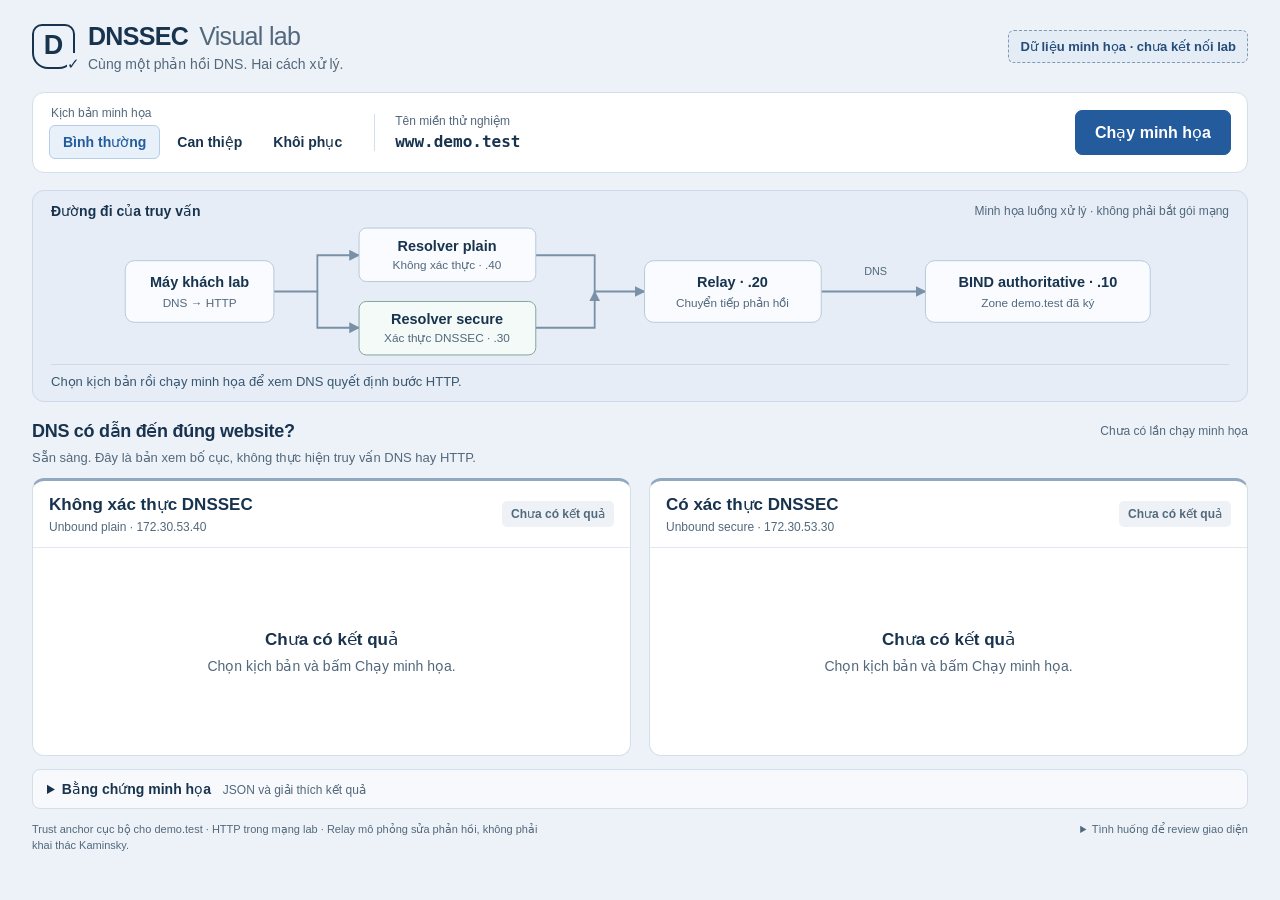
==== dashboard/templates/index.html @ 198b09ba "feat(dashboard): add visual comparison layout" ====
<!doctype html>
<html lang="vi">
<head>
  <meta charset="utf-8">
  <meta name="viewport" content="width=device-width, initial-scale=1">
  <title>DNSSEC · Phòng thí nghiệm trực quan</title>
  <link rel="icon" href="data:,">
  <link rel="stylesheet" href="../static/css/app.css">
  <script defer src="../static/js/mock-data.js"></script>
  <script defer src="../static/js/app.js"></script>
</head>
<body>
<main class="workspace">
  <header class="masthead">
    <div class="identity"><span class="brand-mark" aria-hidden="true">D<span>✓</span></span><div><h1>DNSSEC <span>Visual lab</span></h1><p>Cùng một phản hồi DNS. Hai cách xử lý.</p></div></div>
    <div class="source-badge">Dữ liệu minh họa · chưa kết nối lab</div>
  </header>

  <section class="controls" aria-label="Điều khiển minh họa">
    <fieldset class="scenario"><legend>Kịch bản minh họa</legend>
      <label><input type="radio" name="scenario" value="baseline" checked><span>Bình thường</span></label>
      <label><input type="radio" name="scenario" value="attack"><span>Can thiệp</span></label>
      <label><input type="radio" name="scenario" value="recovery"><span>Khôi phục</span></label>
    </fieldset>
    <div class="target"><span>Tên miền thử nghiệm</span><strong>www.demo.test</strong></div>
    <button id="run" class="primary">Chạy minh họa</button>
    <button id="cancel" hidden>Hủy</button>
  </section>

  <section class="topology" aria-labelledby="flow-heading">
    <div class="section-line"><h2 id="flow-heading">Đường đi của truy vấn</h2><span>Minh họa luồng xử lý · không phải bắt gói mạng</span></div>
    <svg viewBox="0 0 1160 160" role="img" aria-labelledby="svg-title svg-desc">
      <title id="svg-title">Máy khách hỏi DNS qua hai resolver, relay và BIND</title>
      <desc id="svg-desc">Truy vấn đi từ trái sang phải, phản hồi về theo chiều ngược lại. Sau DNS thành công, máy khách mới gửi HTTP đến IP nhận được.</desc>
      <defs><marker id="arrow" viewBox="0 0 10 10" refX="9" refY="5" markerWidth="6" markerHeight="6" orient="auto-start-reverse"><path d="M0 0 10 5 0 10z" fill="#7990a7"/></marker></defs>
      <g class="dns-path" fill="none" stroke="#7990a7" stroke-width="2" marker-end="url(#arrow)">
        <path d="M176 80 H224 V40 H270"/><path d="M224 80 V120 H270"/>
        <path d="M465 40 H530 V80 H585"/><path d="M465 120 H530 V80"/><path d="M780 80 H895"/>
      </g>
      <g class="node"><rect x="12" y="46" width="164" height="68" rx="10"/><text x="94" y="75">Máy khách lab</text><text class="node-sub" x="94" y="97">DNS → HTTP</text></g>
      <g class="node"><rect x="270" y="10" width="195" height="59" rx="8"/><text x="367" y="35">Resolver plain</text><text class="node-sub" x="367" y="55">Không xác thực · .40</text></g>
      <g class="node secure-node"><rect x="270" y="91" width="195" height="59" rx="8"/><text x="367" y="116">Resolver secure</text><text class="node-sub" x="367" y="136">Xác thực DNSSEC · .30</text></g>
      <g class="node" id="relay-node"><rect x="585" y="46" width="195" height="68" rx="10"/><text x="682" y="75">Relay · .20</text><text class="node-sub" id="relay-label" x="682" y="97">Chuyển tiếp phản hồi</text></g>
      <g class="node"><rect x="895" y="46" width="248" height="68" rx="10"/><text x="1019" y="75">BIND authoritative · .10</text><text class="node-sub" x="1019" y="97">Zone demo.test đã ký</text></g>
      <text class="path-note" x="840" y="62">DNS</text>
    </svg>
    <div class="route-summary" id="route-summary">Chọn kịch bản rồi chạy minh họa để xem DNS quyết định bước HTTP.</div>
  </section>

  <div class="result-heading"><h2>DNS có dẫn đến đúng website?</h2><span id="run-meta">Chưa có lần chạy minh họa</span></div>
  <div id="notice" class="notice" role="status" aria-live="polite">Sẵn sàng. Đây là bản xem bố cục, không thực hiện truy vấn DNS hay HTTP.</div>
  <section class="comparison" id="results" aria-label="So sánh hai resolver" aria-busy="false">
    <article class="result-panel" id="plain-panel"><header><div><h3>Không xác thực DNSSEC</h3><p>Unbound plain · 172.30.53.40</p></div><span class="outcome neutral">Chưa chạy</span></header><div class="panel-body"></div></article>
    <article class="result-panel" id="secure-panel"><header><div><h3>Có xác thực DNSSEC</h3><p>Unbound secure · 172.30.53.30</p></div><span class="outcome neutral">Chưa chạy</span></header><div class="panel-body"></div></article>
  </section>

  <details class="evidence" id="evidence"><summary>Bằng chứng minh họa <span>JSON và giải thích kết quả</span></summary><div class="evidence-body"><p id="evidence-explanation">Chưa có dữ liệu. Chạy một kịch bản trước.</p><div class="evidence-actions"><button id="copy" disabled>Sao chép JSON</button><button id="download" disabled>Tải JSON minh họa</button><span id="copy-status" role="status"></span></div><pre id="json">{}</pre></div></details>
  <footer><p>Trust anchor cục bộ cho demo.test · HTTP trong mạng lab · Relay mô phỏng sửa phản hồi, không phải khai thác Kaminsky.</p><details class="review"><summary>Tình huống để review giao diện</summary><label for="fixture">Kết quả minh họa lần chạy tiếp theo</label><select id="fixture"><option value="scenario">Theo kịch bản</option><option value="dns-error">DNS timeout</option><option value="http-error">HTTP không kết nối được</option><option value="infra-error">Lab không sẵn sàng</option></select></details></footer>
</main>
</body>
</html>
---- dashboard/static/css/app.css ----
/* Offline UI: blue slate, restrained result colors, no external fonts. */
:root {
  --canvas:#edf2f8;
  --paper:#fff;
  --ink:#18334e;
  --muted:#52687c;
  --line:#d4dfea;
  --blue:#235b9d;
  --green:#176448;
  --red:#a42c35;
  --amber:#805516;
  --radius:12px;
  font-family:"Segoe UI",Tahoma,sans-serif;
  color:var(--ink);
  background:var(--canvas);
  font-synthesis:none
}
* {
  box-sizing:border-box
}
body {
  margin:0
}
button,input,select {
  font:inherit
}
button,summary,label {
  -webkit-tap-highlight-color:transparent
}
button,select {
  border:1px solid var(--line);
  border-radius:7px;
  background:var(--paper);
  color:var(--ink);
  padding:9px 13px
}
button,summary,select {
  cursor:pointer
}
button:disabled {
  opacity:.6;
  cursor:wait
}
button:focus-visible,summary:focus-visible,select:focus-visible,label:has(input:focus-visible) {
  outline:3px solid #3977be;
  outline-offset:3px
}
button:hover:not(:disabled) {
  border-color:var(--blue)
}
[hidden] {
  display:none!important
}
.workspace {
  max-width:1440px;
  margin:auto;
  padding:22px 32px
}
.masthead {
  display:flex;
  align-items:center;
  justify-content:space-between;
  gap:20px;
  margin-bottom:20px
}
.identity {
  display:flex;
  align-items:center;
  gap:13px
}
.brand-mark {
  position:relative;
  border:2px solid var(--ink);
  border-radius:10px 10px 16px 16px;
  font-size:27px;
  font-weight:750;
  width:43px;
  height:45px;
  text-align:center;
  line-height:39px
}
.brand-mark span {
  position:absolute;
  font-size:15px;
  background:var(--canvas);
  right:-7px;
  bottom:-8px;
  line-height:22px
}
h1,h2,h3,p {
  margin:0
}
h1 {
  font-size:25px;
  letter-spacing:-.7px;
  line-height:1.15
}
h1 span {
  font-weight:400;
  color:var(--muted);
  padding-left:5px
}
.identity p {
  font-size:14px;
  color:var(--muted);
  margin-top:5px
}
.source-badge {
  font-size:13px;
  font-weight:600;
  padding:8px 11px;
  border:1px dashed #8299b2;
  border-radius:6px;
  background:#e4ecf6;
  color:#244d7a
}
.controls {
  display:flex;
  align-items:center;
  gap:18px;
  background:var(--paper);
  padding:13px 16px;
  border:1px solid var(--line);
  border-radius:var(--radius)
}
.scenario {
  border:0;
  padding:0;
  margin:0;
  display:flex;
  gap:3px
}
.scenario legend {
  font-size:12px;
  color:var(--muted);
  margin-bottom:5px
}
.scenario label {
  position:relative;
  cursor:pointer
}
.scenario input {
  position:absolute;
  opacity:0;
  width:100%;
  height:100%;
  margin:0;
  cursor:pointer
}
.scenario span {
  display:block;
  border:1px solid transparent;
  padding:8px 13px;
  border-radius:6px;
  font-size:14px;
  font-weight:600
}
.scenario input:checked+span {
  color:var(--blue);
  background:#e8f0fa;
  border-color:#b6cee9
}
.scenario input:disabled+span {
  opacity:.6
}
.target {
  border-left:1px solid var(--line);
  padding-left:20px;
  display:grid;
  gap:4px
}
.target span {
  font-size:12px;
  color:var(--muted)
}
.target strong {
  font-family:Consolas,monospace;
  font-size:16px
}
.primary {
  margin-left:auto;
  background:var(--blue);
  border-color:var(--blue);
  color:white;
  font-weight:600;
  padding:12px 19px
}
.topology {
  margin-top:17px;
  background:#e6edf6;
  border:1px solid #cdd9e8;
  border-radius:var(--radius);
  padding:12px 18px 0
}
.section-line,.result-heading {
  display:flex;
  align-items:center;
  justify-content:space-between;
  gap:12px
}
.section-line h2 {
  font-size:14px;
  font-weight:650
}
.section-line span {
  color:var(--muted);
  font-size:12px
}
.topology svg {
  display:block;
  width:100%;
  height:145px
}
.node rect {
  fill:#f9fbff;
  stroke:#b3c5d9
}
.node text {
  text-anchor:middle;
  font-size:16px;
  font-weight:650;
  fill:var(--ink)
}
.node .node-sub {
  font-size:13px;
  font-weight:400;
  fill:var(--muted)
}
.secure-node rect {
  stroke:#759f93;
  fill:#f3faf7
}
.node.tampered rect {
  fill:#fff2ef;
  stroke:#bd6760
}
.node.tampered .node-sub {
  fill:var(--red)
}
.path-note {
  font-size:12px;
  fill:var(--muted);
  text-anchor:middle
}
.route-summary {
  border-top:1px solid #cdd9e8;
  padding:9px 0;
  font-size:13px;
  min-height:37px;
  color:#385770
}
.result-heading {
  margin-top:18px;
  margin-bottom:8px
}
.result-heading h2 {
  font-size:18px;
  letter-spacing:-.3px
}
.result-heading span {
  color:var(--muted);
  font-size:12px
}
.notice {
  font-size:13px;
  color:var(--muted);
  padding-bottom:10px;
  min-height:28px
}
.notice.error {
  color:var(--red);
  font-weight:600
}
.comparison {
  display:grid;
  grid-template-columns:1fr 1fr;
  gap:18px
}
.result-panel {
  min-width:0;
  border:1px solid var(--line);
  background:var(--paper);
  border-radius:var(--radius);
  overflow:hidden;
  border-top:3px solid #92a8bf
}
.result-panel header {
  display:flex;
  justify-content:space-between;
  align-items:center;
  padding:13px 16px;
  gap:10px;
  border-bottom:1px solid #e2e8f0
}
.result-panel h3 {
  font-size:17px;
  line-height:1.3
}
.result-panel header p {
  color:var(--muted);
  font-size:12px;
  margin-top:4px
}
.outcome {
  border-radius:5px;
  padding:6px 9px;
  font-size:12px;
  font-weight:650;
  white-space:nowrap
}
.neutral {
  background:#eef2f7;
  color:var(--muted)
}
.success {
  background:#e6f4ed;
  color:var(--green)
}
.danger {
  background:#fcebed;
  color:var(--red)
}
.warning {
  background:#fff3dd;
  color:var(--amber)
}
.result-panel[data-tone="success"] {
  border-top-color:var(--green)
}
.result-panel[data-tone="danger"] {
  border-top-color:var(--red)
}
.result-panel[data-tone="warning"] {
  border-top-color:var(--amber)
}
.panel-body {
  padding:12px 16px
}
.metrics {
  margin:0;
  display:grid;
  grid-template-columns:1fr 1fr 1.35fr;
  gap:10px;
  border-bottom:1px solid #e2e8f0;
  padding-bottom:10px
}
.metrics dt {
  font-size:12px;
  color:var(--muted);
  margin-bottom:4px
}
.metrics dd {
  font-family:Consolas,monospace;
  font-size:15px;
  margin:0
}
.delivery {
  display:flex;
  gap:7px;
  align-items:center;
  font-size:13px;
  margin:10px 0;
  color:var(--muted);
  flex-wrap:wrap
}
.delivery strong {
  color:var(--ink)
}
.preview {
  border:1px solid var(--line);
  border-radius:7px;
  overflow:hidden
}
.preview-label {
  background:#f3f6fa;
  padding:6px 10px;
  font-size:11px;
  color:var(--muted)
}
iframe {
  display:block;
  width:100%;
  height:98px;
  border:0;
  background:#f8fafc
}
.empty {
  display:grid;
  place-content:center;
  text-align:center;
  min-height:183px;
  gap:8px;
  color:var(--muted);
  font-size:14px
}
.empty strong {
  font-size:17px;
  color:var(--ink)
}
.stopped {
  padding:15px;
  background:#faf1f1;
  border:1px solid #ebc8cc;
  border-radius:7px;
  min-height:123px;
  display:flex;
  flex-direction:column;
  justify-content:center;
  gap:7px;
  color:var(--red);
  font-size:13px
}
.stopped strong {
  font-size:18px
}
.stopped button {
  align-self:flex-start;
  margin-top:3px;
  padding:5px 9px;
  font-size:12px
}
.stopped.warning-box {
  background:#fff8eb;
  color:var(--amber);
  border-color:#ead5ae
}
.evidence {
  margin-top:13px;
  border:1px solid var(--line);
  border-radius:8px;
  background:#f7f9fc
}
.evidence summary {
  padding:11px 14px;
  font-size:14px;
  font-weight:600
}
.evidence summary span {
  font-size:12px;
  color:var(--muted);
  font-weight:400;
  margin-left:8px
}
.evidence-body {
  padding:2px 14px 14px
}
.evidence-body p {
  font-size:14px;
  line-height:1.6;
  max-width:85ch
}
.evidence-actions {
  display:flex;
  align-items:center;
  gap:8px;
  margin:10px 0;
  font-size:12px
}
pre {
  font-family:Consolas,monospace;
  font-size:12px;
  max-height:360px;
  overflow:auto;
  white-space:pre-wrap;
  overflow-wrap:anywhere;
  background:#eaf0f7;
  padding:14px;
  border-radius:6px
}
footer {
  display:flex;
  justify-content:space-between;
  align-items:flex-start;
  gap:25px;
  margin:12px 0;
  font-size:11px;
  color:var(--muted);
  line-height:1.5
}
footer>p {
  max-width:85ch
}
.review {
  max-width:330px
}
.review summary {
  text-align:right
}
.review label {
  display:block;
  margin:9px 0 5px
}
.review select {
  font-size:12px;
  width:100%
}
.comparison.stale {
  opacity:.6
}
.comparison.stale iframe {
  display:none
}
.loading .dns-path {
  stroke-dasharray:7 7;
  animation:travel .7s linear infinite
}
.loading .empty strong::after {
  content:"…"
}
@keyframes travel {
  to {
    stroke-dashoffset:-28
  }
}
@media(prefers-reduced-motion:reduce) {
  .loading .dns-path {
    animation:none
  }
}
@media(min-width:1200px) and (max-height:800px) {
  .workspace {
    padding-top:15px
  }
  .masthead {
    margin-bottom:14px
  }
  .topology {
    margin-top:12px
  }
  .topology svg {
    height:126px
  }
  .result-heading {
    margin-top:12px
  }
  .panel-body {
    padding:10px 14px
  }
  .result-panel header {
    padding:11px 14px
  }
}
@media(max-width:900px) {
  .workspace {
    padding:18px
  }
  .masthead {
    align-items:flex-start
  }
  .source-badge {
    max-width:200px
  }
  .controls {
    flex-wrap:wrap;
    gap:12px
  }
  .target {
    margin-left:auto
  }
  .primary {
    margin-left:0
  }
  .comparison {
    gap:12px
  }
  .result-panel header {
    align-items:flex-start;
    flex-direction:column
  }
  .topology svg {
    height:auto;
    min-height:105px
  }
  .section-line span {
    max-width:240px;
    text-align:right
  }
  .metrics {
    grid-template-columns:1fr 1fr
  }
  .metrics div:last-child {
    grid-column:1/-1
  }
}
@media(max-width:600px) {
  .workspace {
    padding:14px 12px
  }
  .masthead {
    flex-direction:column;
    gap:12px
  }
  .source-badge {
    max-width:none
  }
  h1 {
    font-size:23px
  }
  .controls {
    padding:12px
  }
  .scenario {
    width:100%;
    justify-content:space-between
  }
  .scenario span {
    padding:8px 9px;
    font-size:13px
  }
  .target {
    margin:0;
    border:0;
    padding:0
  }
  .primary {
    margin-left:auto;
    padding:11px
  }
  .comparison {
    grid-template-columns:1fr
  }
  .section-line {
    align-items:flex-start;
    flex-direction:column;
    gap:4px
  }
  .section-line span {
    text-align:left;
    max-width:none
  }
  .topology {
    padding:12px 10px 0;
    overflow-x:auto
  }
  .topology svg {
    min-width:650px
  }
  .route-summary {
    min-width:0;
    line-height:1.5
  }
  .result-heading {
    align-items:flex-start;
    flex-direction:column;
    gap:5px
  }
  .metrics {
    grid-template-columns:1fr 1fr 1.35fr
  }
  .metrics div:last-child {
    grid-column:auto
  }
  .result-panel header {
    flex-direction:row
  }
  .result-panel h3 {
    font-size:16px
  }
  .evidence summary span {
    display:block;
    margin:4px 0 0 15px
  }
  .evidence-actions {
    flex-wrap:wrap
  }
  footer {
    flex-direction:column;
    gap:10px
  }
  .review summary {
    text-align:left
  }
}
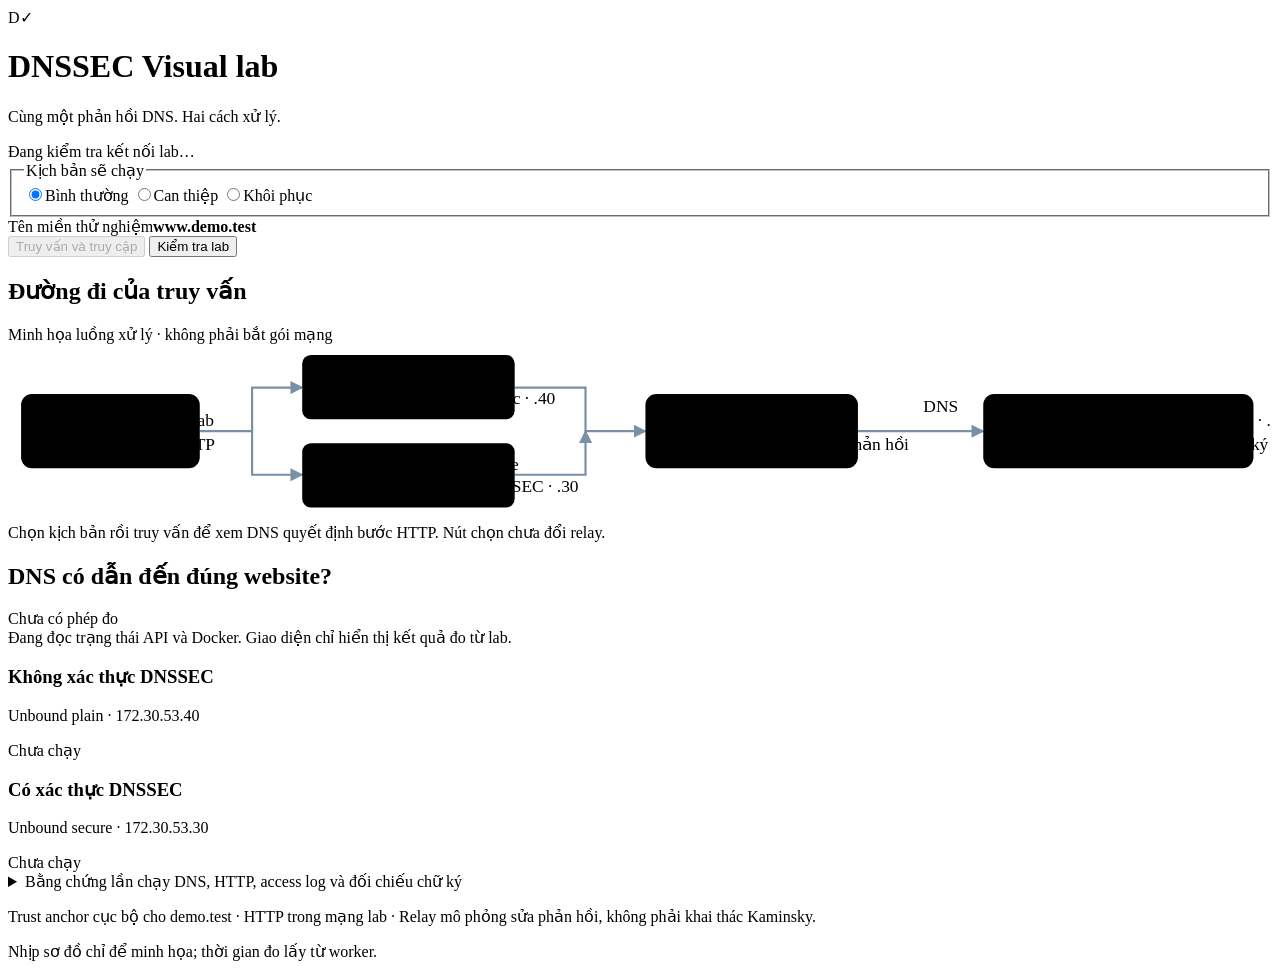
==== commit c3ac34a9: "feat(dashboard): connect live DNSSEC lab" ====
--- a/dashboard/templates/index.html
+++ b/dashboard/templates/index.html
@@ -5,26 +5,25 @@
   <meta name="viewport" content="width=device-width, initial-scale=1">
   <title>DNSSEC · Phòng thí nghiệm trực quan</title>
   <link rel="icon" href="data:,">
-  <link rel="stylesheet" href="../static/css/app.css">
-  <script defer src="../static/js/mock-data.js"></script>
-  <script defer src="../static/js/app.js"></script>
+  <link rel="stylesheet" href="/static/css/app.css">
+  <script defer src="/static/js/app.js"></script>
 </head>
 <body>
 <main class="workspace">
   <header class="masthead">
     <div class="identity"><span class="brand-mark" aria-hidden="true">D<span>✓</span></span><div><h1>DNSSEC <span>Visual lab</span></h1><p>Cùng một phản hồi DNS. Hai cách xử lý.</p></div></div>
-    <div class="source-badge">Dữ liệu minh họa · chưa kết nối lab</div>
+    <div class="source-badge" id="lab-status" role="status">Đang kiểm tra kết nối lab…</div>
   </header>
 
-  <section class="controls" aria-label="Điều khiển minh họa">
-    <fieldset class="scenario"><legend>Kịch bản minh họa</legend>
+  <section class="controls" aria-label="Điều khiển lab">
+    <fieldset class="scenario"><legend>Kịch bản sẽ chạy</legend>
       <label><input type="radio" name="scenario" value="baseline" checked><span>Bình thường</span></label>
       <label><input type="radio" name="scenario" value="attack"><span>Can thiệp</span></label>
       <label><input type="radio" name="scenario" value="recovery"><span>Khôi phục</span></label>
     </fieldset>
     <div class="target"><span>Tên miền thử nghiệm</span><strong>www.demo.test</strong></div>
-    <button id="run" class="primary">Chạy minh họa</button>
-    <button id="cancel" hidden>Hủy</button>
+    <button id="run" class="primary" disabled>Truy vấn và truy cập</button>
+    <button id="refresh">Kiểm tra lab</button>
   </section>
 
   <section class="topology" aria-labelledby="flow-heading">
@@ -44,18 +43,18 @@
       <g class="node"><rect x="895" y="46" width="248" height="68" rx="10"/><text x="1019" y="75">BIND authoritative · .10</text><text class="node-sub" x="1019" y="97">Zone demo.test đã ký</text></g>
       <text class="path-note" x="840" y="62">DNS</text>
     </svg>
-    <div class="route-summary" id="route-summary">Chọn kịch bản rồi chạy minh họa để xem DNS quyết định bước HTTP.</div>
+    <div class="route-summary" id="route-summary">Chọn kịch bản rồi truy vấn để xem DNS quyết định bước HTTP. Nút chọn chưa đổi relay.</div>
   </section>
 
-  <div class="result-heading"><h2>DNS có dẫn đến đúng website?</h2><span id="run-meta">Chưa có lần chạy minh họa</span></div>
-  <div id="notice" class="notice" role="status" aria-live="polite">Sẵn sàng. Đây là bản xem bố cục, không thực hiện truy vấn DNS hay HTTP.</div>
+  <div class="result-heading"><h2>DNS có dẫn đến đúng website?</h2><span id="run-meta">Chưa có phép đo</span></div>
+  <div id="notice" class="notice" role="status" aria-live="polite">Đang đọc trạng thái API và Docker. Giao diện chỉ hiển thị kết quả đo từ lab.</div>
   <section class="comparison" id="results" aria-label="So sánh hai resolver" aria-busy="false">
     <article class="result-panel" id="plain-panel"><header><div><h3>Không xác thực DNSSEC</h3><p>Unbound plain · 172.30.53.40</p></div><span class="outcome neutral">Chưa chạy</span></header><div class="panel-body"></div></article>
     <article class="result-panel" id="secure-panel"><header><div><h3>Có xác thực DNSSEC</h3><p>Unbound secure · 172.30.53.30</p></div><span class="outcome neutral">Chưa chạy</span></header><div class="panel-body"></div></article>
   </section>
 
-  <details class="evidence" id="evidence"><summary>Bằng chứng minh họa <span>JSON và giải thích kết quả</span></summary><div class="evidence-body"><p id="evidence-explanation">Chưa có dữ liệu. Chạy một kịch bản trước.</p><div class="evidence-actions"><button id="copy" disabled>Sao chép JSON</button><button id="download" disabled>Tải JSON minh họa</button><span id="copy-status" role="status"></span></div><pre id="json">{}</pre></div></details>
-  <footer><p>Trust anchor cục bộ cho demo.test · HTTP trong mạng lab · Relay mô phỏng sửa phản hồi, không phải khai thác Kaminsky.</p><details class="review"><summary>Tình huống để review giao diện</summary><label for="fixture">Kết quả minh họa lần chạy tiếp theo</label><select id="fixture"><option value="scenario">Theo kịch bản</option><option value="dns-error">DNS timeout</option><option value="http-error">HTTP không kết nối được</option><option value="infra-error">Lab không sẵn sàng</option></select></details></footer>
+  <details class="evidence" id="evidence"><summary>Bằng chứng lần chạy <span>DNS, HTTP, access log và đối chiếu chữ ký</span></summary><div class="evidence-body"><p id="evidence-explanation">Chưa có dữ liệu. Chạy một kịch bản trước.</p><div class="evidence-actions"><button id="restore" disabled>Xem lần chạy gần nhất</button><button id="proof" disabled>Đối chiếu A và RRSIG</button><button id="copy" disabled>Sao chép JSON</button><button id="download" disabled>Tải JSON kết quả</button><span id="copy-status" role="status"></span></div><pre id="json">{}</pre><div id="proof-result" hidden><h3>Đối chiếu bổ sung từ authority và relay</h3><p id="proof-note"></p><pre id="proof-json"></pre></div></div></details>
+  <footer><p>Trust anchor cục bộ cho demo.test · HTTP trong mạng lab · Relay mô phỏng sửa phản hồi, không phải khai thác Kaminsky.</p><span>Nhịp sơ đồ chỉ để minh họa; thời gian đo lấy từ worker.</span></footer>
 </main>
 </body>
 </html>
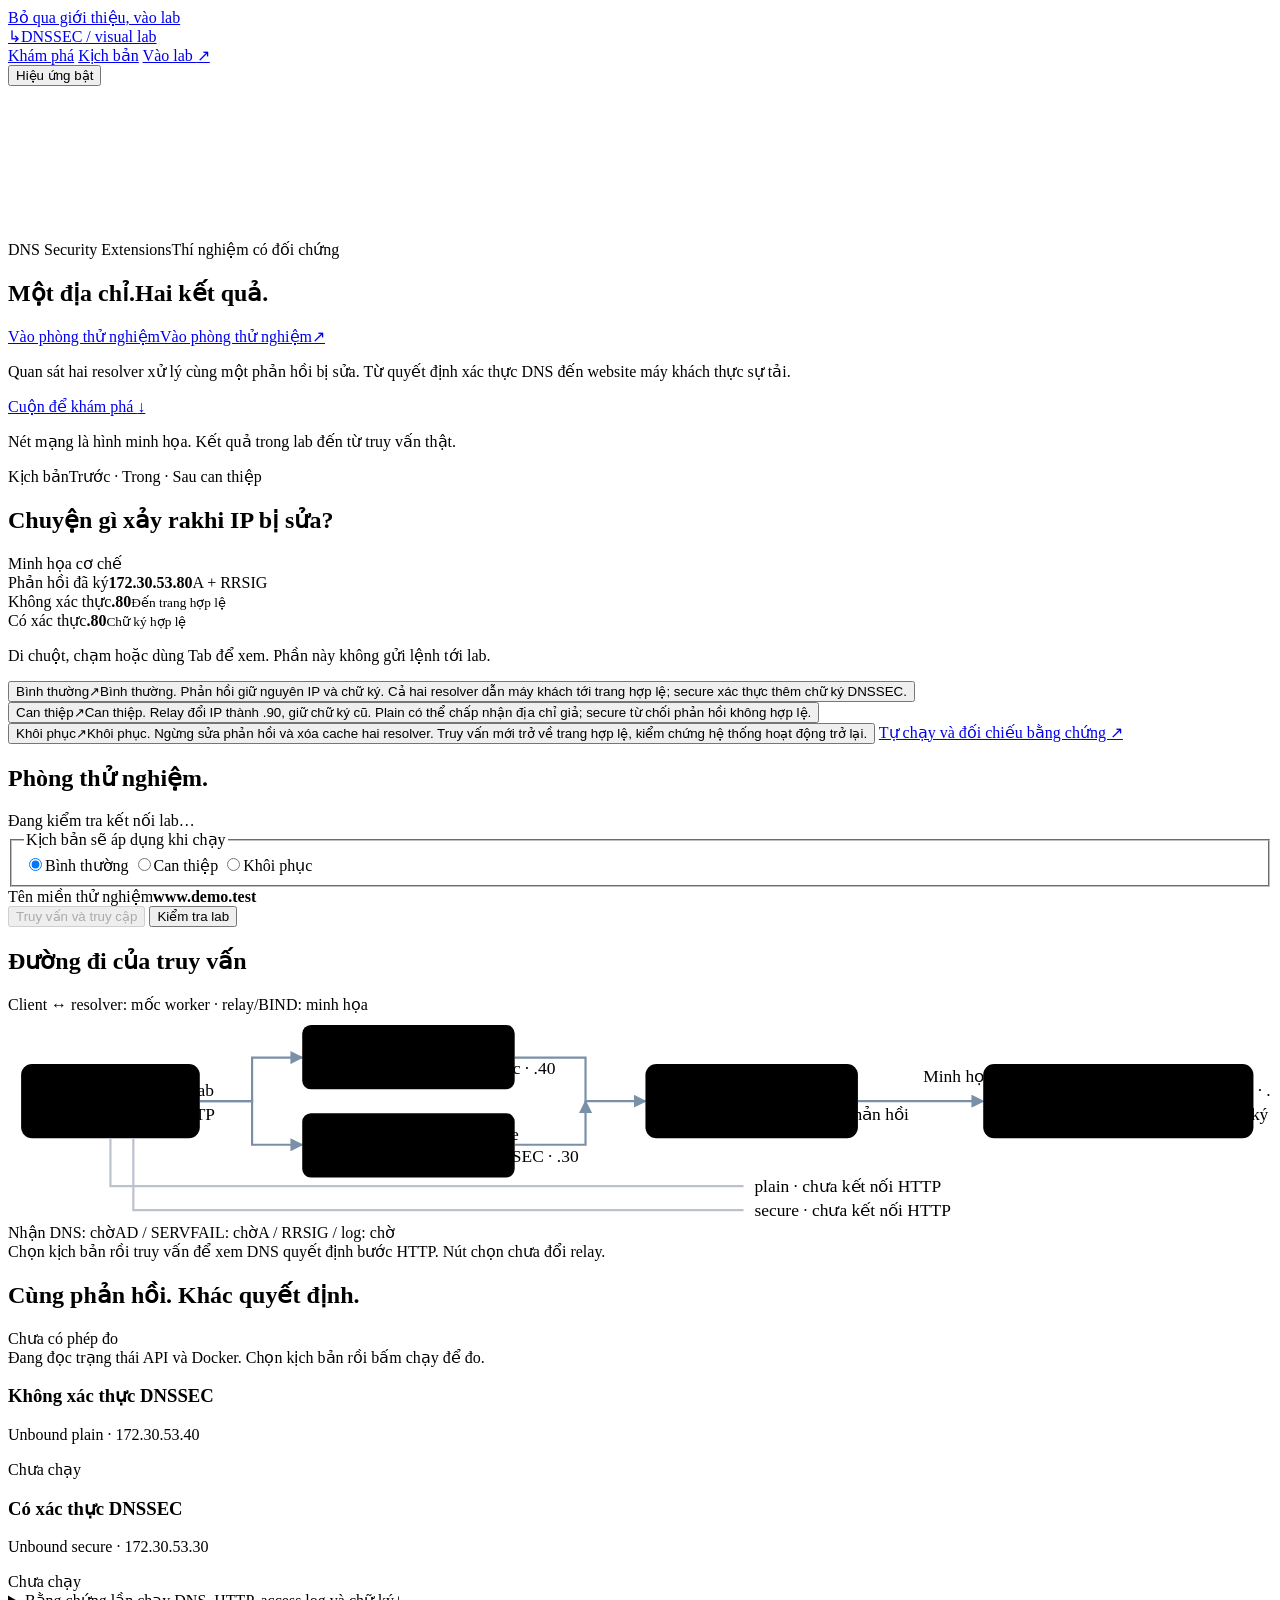
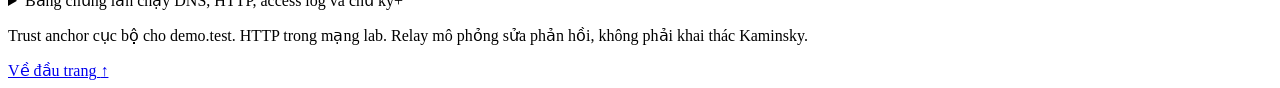
==== commit 10663479: "fix(dashboard): include missing live dashboard implementation" ====
--- a/dashboard/templates/index.html
+++ b/dashboard/templates/index.html
@@ -3,58 +3,114 @@
 <head>
   <meta charset="utf-8">
   <meta name="viewport" content="width=device-width, initial-scale=1">
-  <title>DNSSEC · Phòng thí nghiệm trực quan</title>
+  <meta name="description" content="Phòng thử nghiệm DNSSEC: quan sát hai resolver xử lý cùng một phản hồi DNS bị sửa, từ xác thực đến truy cập HTTP thật.">
+  <title>DNSSEC · Một địa chỉ. Hai kết quả.</title>
   <link rel="icon" href="data:,">
   <link rel="stylesheet" href="/static/css/app.css">
+  <script defer src="/static/js/motion.js"></script>
   <script defer src="/static/js/app.js"></script>
 </head>
 <body>
+<a class="skip-link" href="#lab">Bỏ qua giới thiệu, vào lab</a>
+<header class="masthead">
+  <a class="identity" href="#story" aria-label="DNSSEC Visual Lab, đầu trang"><span class="brand-symbol" aria-hidden="true">↳</span><span>DNSSEC<span class="brand-sub"> / visual lab</span></span></a>
+  <nav aria-label="Điều hướng trang">
+    <a href="#story" class="nav-link" aria-label="Khám phá"><span data-scramble aria-hidden="true">Khám phá</span></a>
+    <a href="#scenarios" class="nav-link" aria-label="Kịch bản"><span data-scramble aria-hidden="true">Kịch bản</span></a>
+    <a href="#lab" class="nav-link nav-lab">Vào lab <span aria-hidden="true">↗</span></a>
+  </nav>
+  <button id="motion-toggle" class="motion-toggle" aria-pressed="true">Hiệu ứng bật</button>
+  <div class="reading-progress" aria-hidden="true"></div>
+</header>
 <main class="workspace">
-  <header class="masthead">
-    <div class="identity"><span class="brand-mark" aria-hidden="true">D<span>✓</span></span><div><h1>DNSSEC <span>Visual lab</span></h1><p>Cùng một phản hồi DNS. Hai cách xử lý.</p></div></div>
-    <div class="source-badge" id="lab-status" role="status">Đang kiểm tra kết nối lab…</div>
-  </header>
-
-  <section class="controls" aria-label="Điều khiển lab">
-    <fieldset class="scenario"><legend>Kịch bản sẽ chạy</legend>
-      <label><input type="radio" name="scenario" value="baseline" checked><span>Bình thường</span></label>
-      <label><input type="radio" name="scenario" value="attack"><span>Can thiệp</span></label>
-      <label><input type="radio" name="scenario" value="recovery"><span>Khôi phục</span></label>
-    </fieldset>
-    <div class="target"><span>Tên miền thử nghiệm</span><strong>www.demo.test</strong></div>
-    <button id="run" class="primary" disabled>Truy vấn và truy cập</button>
-    <button id="refresh">Kiểm tra lab</button>
+  <section class="intro" id="story" aria-labelledby="intro-title">
+    <canvas id="network-art" aria-hidden="true"></canvas>
+    <div class="section-shell intro-inner">
+      <div class="intro-index"><span>DNS Security Extensions</span><span>Thí nghiệm có đối chứng</span></div>
+      <h1 id="intro-title" data-reveal><span class="line-mask"><span class="reveal-line">Một địa chỉ.</span></span><span class="line-mask"><span class="reveal-line">Hai kết quả.</span></span></h1>
+      <div class="intro-bottom">
+        <a class="text-link hero-link" href="#lab"><span class="roll-label"><span>Vào phòng thử nghiệm</span><span aria-hidden="true">Vào phòng thử nghiệm</span></span><span aria-hidden="true">↗</span></a>
+        <p>Quan sát hai resolver xử lý cùng một phản hồi bị sửa. Từ quyết định xác thực DNS đến website máy khách thực sự tải.</p>
+        <a href="#scenarios" class="scroll-link">Cuộn để khám phá <span aria-hidden="true">↓</span></a>
+      </div>
+      <p class="art-caption">Nét mạng là hình minh họa. Kết quả trong lab đến từ truy vấn thật.</p>
+    </div>
   </section>
 
+  <section id="scenarios" class="scenario-story section-shell" aria-labelledby="scenario-title">
+    <div class="section-marker"><span>Kịch bản</span><span>Trước · Trong · Sau can thiệp</span></div>
+    <div class="scenario-layout">
+      <div class="scenario-intro">
+        <h2 id="scenario-title" data-reveal><span class="line-mask"><span class="reveal-line">Chuyện gì xảy ra</span></span><span class="line-mask"><span class="reveal-line">khi IP bị sửa?</span></span></h2>
+        <div class="scenario-visual" data-preview="baseline" aria-label="Sơ đồ giải thích kịch bản, không phải kết quả đo">
+          <div class="illustration-tag">Minh họa cơ chế</div>
+          <div class="visual-origin"><span>Phản hồi đã ký</span><strong>172.30.53.80</strong><span class="signature-chip">A + RRSIG</span></div>
+          <div class="visual-fork" aria-hidden="true"><span></span><span></span></div>
+          <div class="visual-destinations"><div><span>Không xác thực</span><strong id="preview-plain">.80</strong><small id="preview-plain-note">Đến trang hợp lệ</small></div><div><span>Có xác thực</span><strong id="preview-secure">.80</strong><small id="preview-secure-note">Chữ ký hợp lệ</small></div></div>
+          <p>Di chuột, chạm hoặc dùng Tab để xem. Phần này không gửi lệnh tới lab.</p>
+        </div>
+      </div>
+      <div class="scenario-list" aria-label="Khám phá cơ chế ba kịch bản">
+        <button class="scenario-row is-active" data-preview-mode="baseline" aria-pressed="true"><span class="row-heading"><span data-scramble aria-hidden="true">Bình thường</span><span class="row-arrow" aria-hidden="true">↗</span></span><span class="sr-only">Bình thường. </span><span class="row-description">Phản hồi giữ nguyên IP và chữ ký. Cả hai resolver dẫn máy khách tới trang hợp lệ; secure xác thực thêm chữ ký DNSSEC.</span></button>
+        <button class="scenario-row" data-preview-mode="attack" aria-pressed="false"><span class="row-heading"><span data-scramble aria-hidden="true">Can thiệp</span><span class="row-arrow" aria-hidden="true">↗</span></span><span class="sr-only">Can thiệp. </span><span class="row-description">Relay đổi IP thành .90, giữ chữ ký cũ. Plain có thể chấp nhận địa chỉ giả; secure từ chối phản hồi không hợp lệ.</span></button>
+        <button class="scenario-row" data-preview-mode="recovery" aria-pressed="false"><span class="row-heading"><span data-scramble aria-hidden="true">Khôi phục</span><span class="row-arrow" aria-hidden="true">↗</span></span><span class="sr-only">Khôi phục. </span><span class="row-description">Ngừng sửa phản hồi và xóa cache hai resolver. Truy vấn mới trở về trang hợp lệ, kiểm chứng hệ thống hoạt động trở lại.</span></button>
+        <a class="text-link story-cta" href="#lab">Tự chạy và đối chiếu bằng chứng <span aria-hidden="true">↗</span></a>
+      </div>
+    </div>
+  </section>
+
+  <section id="lab" class="lab-stage section-shell" aria-labelledby="lab-title">
+    <div class="lab-heading"><h2 id="lab-title">Phòng thử nghiệm.</h2><div class="source-badge" id="lab-status" role="status">Đang kiểm tra kết nối lab…</div></div>
+    <section class="controls" aria-label="Điều khiển lab">
+      <fieldset class="scenario"><legend>Kịch bản sẽ áp dụng khi chạy</legend>
+        <label><input type="radio" name="scenario" value="baseline" checked><span>Bình thường</span></label>
+        <label><input type="radio" name="scenario" value="attack"><span>Can thiệp</span></label>
+        <label><input type="radio" name="scenario" value="recovery"><span>Khôi phục</span></label>
+      </fieldset>
+      <div class="target"><span>Tên miền thử nghiệm</span><strong>www.demo.test</strong></div>
+      <button id="run" class="primary" disabled>Truy vấn và truy cập</button>
+      <button id="refresh">Kiểm tra lab</button>
+    </section>
   <section class="topology" aria-labelledby="flow-heading">
-    <div class="section-line"><h2 id="flow-heading">Đường đi của truy vấn</h2><span>Minh họa luồng xử lý · không phải bắt gói mạng</span></div>
-    <svg viewBox="0 0 1160 160" role="img" aria-labelledby="svg-title svg-desc">
+    <div class="section-line"><h2 id="flow-heading">Đường đi của truy vấn</h2><span>Client ↔ resolver: mốc worker · relay/BIND: minh họa</span></div>
+    <div class="diagram-scroll"><svg viewBox="0 0 1160 188" role="img" aria-labelledby="svg-title svg-desc">
       <title id="svg-title">Máy khách hỏi DNS qua hai resolver, relay và BIND</title>
       <desc id="svg-desc">Truy vấn đi từ trái sang phải, phản hồi về theo chiều ngược lại. Sau DNS thành công, máy khách mới gửi HTTP đến IP nhận được.</desc>
       <defs><marker id="arrow" viewBox="0 0 10 10" refX="9" refY="5" markerWidth="6" markerHeight="6" orient="auto-start-reverse"><path d="M0 0 10 5 0 10z" fill="#7990a7"/></marker></defs>
       <g class="dns-path" fill="none" stroke="#7990a7" stroke-width="2" marker-end="url(#arrow)">
-        <path d="M176 80 H224 V40 H270"/><path d="M224 80 V120 H270"/>
-        <path d="M465 40 H530 V80 H585"/><path d="M465 120 H530 V80"/><path d="M780 80 H895"/>
+        <path id="dns-plain" d="M176 80 H224 V40 H270"/><path id="dns-secure" d="M176 80 H224 V120 H270"/>
+        <path class="illustrative" d="M465 40 H530 V80 H585"/><path class="illustrative" d="M465 120 H530 V80"/><path class="illustrative" d="M780 80 H895"/>
       </g>
-      <g class="node"><rect x="12" y="46" width="164" height="68" rx="10"/><text x="94" y="75">Máy khách lab</text><text class="node-sub" x="94" y="97">DNS → HTTP</text></g>
-      <g class="node"><rect x="270" y="10" width="195" height="59" rx="8"/><text x="367" y="35">Resolver plain</text><text class="node-sub" x="367" y="55">Không xác thực · .40</text></g>
-      <g class="node secure-node"><rect x="270" y="91" width="195" height="59" rx="8"/><text x="367" y="116">Resolver secure</text><text class="node-sub" x="367" y="136">Xác thực DNSSEC · .30</text></g>
-      <g class="node" id="relay-node"><rect x="585" y="46" width="195" height="68" rx="10"/><text x="682" y="75">Relay · .20</text><text class="node-sub" id="relay-label" x="682" y="97">Chuyển tiếp phản hồi</text></g>
-      <g class="node"><rect x="895" y="46" width="248" height="68" rx="10"/><text x="1019" y="75">BIND authoritative · .10</text><text class="node-sub" x="1019" y="97">Zone demo.test đã ký</text></g>
-      <text class="path-note" x="840" y="62">DNS</text>
-    </svg>
+      <g class="node" tabindex="0" data-node-note="Client hỏi DNS trước; chỉ khi có IP sử dụng được mới kết nối HTTP tới đúng IP đó." aria-label="Máy khách lab"><rect x="12" y="46" width="164" height="68" rx="10"/><text x="94" y="75">Máy khách lab</text><text class="node-sub" x="94" y="97">DNS → HTTP</text></g>
+      <g class="node" tabindex="0" data-node-note="Plain không xác thực DNSSEC. Một IP đã bị thay đổi vẫn có thể được chấp nhận." id="resolver-plain" aria-label="Resolver plain"><rect x="270" y="10" width="195" height="59" rx="8"/><text x="367" y="35">Resolver plain</text><text class="node-sub" x="367" y="55">Không xác thực · .40</text></g>
+      <g class="node secure-node" tabindex="0" data-node-note="Secure kiểm tra chữ ký theo trust anchor của lab. Phản hồi không hợp lệ sẽ bị từ chối." id="resolver-secure" aria-label="Resolver secure"><rect x="270" y="91" width="195" height="59" rx="8"/><text x="367" y="116">Resolver secure</text><text class="node-sub" x="367" y="136">Xác thực DNSSEC · .30</text></g>
+      <g class="node" id="relay-node" tabindex="0" data-node-note="Relay nằm giữa resolver và BIND. Khi can thiệp, relay sửa bản ghi A nhưng giữ nguyên RRSIG." aria-label="Relay · .20"><rect x="585" y="46" width="195" height="68" rx="10"/><text x="682" y="75">Relay · .20</text><text class="node-sub" id="relay-label" x="682" y="97">Chuyển tiếp phản hồi</text></g>
+      <g class="node" tabindex="0" data-node-note="BIND phục vụ zone demo.test đã ký và IP gốc của website hợp lệ." aria-label="BIND authoritative · .10"><rect x="895" y="46" width="248" height="68" rx="10"/><text x="1019" y="75">BIND authoritative · .10</text><text class="node-sub" x="1019" y="97">Zone demo.test đã ký</text></g>
+      <text class="path-note" x="840" y="62">Minh họa</text>
+      <g class="http-routes" fill="none" stroke="#bcc1ce" stroke-width="2">
+        <path id="http-plain" d="M94 114 V158 H675"/>
+        <path id="http-secure" d="M115 114 V180 H675"/>
+      </g>
+      <text class="http-route-label" id="http-plain-label" x="685" y="163">plain · chưa kết nối HTTP</text>
+      <text class="http-route-label" id="http-secure-label" x="685" y="185">secure · chưa kết nối HTTP</text>
+    </svg></div>
+    <div id="node-tip" class="node-tooltip" hidden></div>
+    <div class="validation-steps" aria-label="Các mốc xác thực quan sát được"><span id="validation-received">Nhận DNS: chờ</span><span id="validation-resolver">AD / SERVFAIL: chờ</span><span id="validation-proof">A / RRSIG / log: chờ</span></div>
     <div class="route-summary" id="route-summary">Chọn kịch bản rồi truy vấn để xem DNS quyết định bước HTTP. Nút chọn chưa đổi relay.</div>
   </section>
 
-  <div class="result-heading"><h2>DNS có dẫn đến đúng website?</h2><span id="run-meta">Chưa có phép đo</span></div>
-  <div id="notice" class="notice" role="status" aria-live="polite">Đang đọc trạng thái API và Docker. Giao diện chỉ hiển thị kết quả đo từ lab.</div>
-  <section class="comparison" id="results" aria-label="So sánh hai resolver" aria-busy="false">
-    <article class="result-panel" id="plain-panel"><header><div><h3>Không xác thực DNSSEC</h3><p>Unbound plain · 172.30.53.40</p></div><span class="outcome neutral">Chưa chạy</span></header><div class="panel-body"></div></article>
-    <article class="result-panel" id="secure-panel"><header><div><h3>Có xác thực DNSSEC</h3><p>Unbound secure · 172.30.53.30</p></div><span class="outcome neutral">Chưa chạy</span></header><div class="panel-body"></div></article>
+
+    <div class="result-heading"><h2>Cùng phản hồi. Khác quyết định.</h2><span id="run-meta">Chưa có phép đo</span></div>
+    <div id="notice" class="notice" role="status" aria-live="polite">Đang đọc trạng thái API và Docker. Chọn kịch bản rồi bấm chạy để đo.</div>
+    <section class="comparison" id="results" aria-label="So sánh hai resolver" aria-busy="false">
+      <article class="result-panel" id="plain-panel"><header><div><h3>Không xác thực DNSSEC</h3><p>Unbound plain · 172.30.53.40</p></div><span class="outcome neutral">Chưa chạy</span></header><div class="panel-body"></div></article>
+      <article class="result-panel" id="secure-panel"><header><div><h3>Có xác thực DNSSEC</h3><p>Unbound secure · 172.30.53.30</p></div><span class="outcome neutral">Chưa chạy</span></header><div class="panel-body"></div></article>
+    </section>
+    <details class="evidence" id="evidence"><summary>Bằng chứng lần chạy <span>DNS, HTTP, access log và chữ ký</span><span class="detail-plus" aria-hidden="true">+</span></summary><div class="evidence-body"><p id="evidence-explanation">Chưa có dữ liệu. Chạy một kịch bản trước.</p><div class="evidence-actions"><button id="restore" disabled>Xem lần chạy gần nhất</button><button id="proof" disabled>Đối chiếu A và RRSIG</button><button id="copy" disabled>Sao chép JSON</button><button id="download" disabled>Tải JSON kết quả</button><span id="copy-status" role="status"></span></div><section class="timeline-section" aria-labelledby="timeline-title"><div class="timeline-heading"><h3 id="timeline-title">Diễn tiến từ worker</h3><span id="timeline-status">Chưa chạy tác vụ</span></div><p>Mốc thời gian được ghi khi thao tác thực sự diễn ra. Không suy diễn các bước mật mã nội bộ của Unbound.</p><ol id="event-timeline" class="event-timeline"></ol></section>
+<section id="recovery-comparison" class="recovery-comparison" hidden><h3>Đối chiếu sau khôi phục</h3><p id="recovery-note"></p><div id="recovery-table" class="table-scroll"></div></section>
+<pre id="json">{}</pre><div id="proof-result" hidden><h3>Đối chiếu bổ sung từ authority và relay</h3><p id="proof-note"></p><pre id="proof-json"></pre></div></div></details>
+    <footer><p>Trust anchor cục bộ cho demo.test. HTTP trong mạng lab. Relay mô phỏng sửa phản hồi, không phải khai thác Kaminsky.</p><a class="back-top" href="#story">Về đầu trang <span aria-hidden="true">↑</span></a></footer>
   </section>
-
-  <details class="evidence" id="evidence"><summary>Bằng chứng lần chạy <span>DNS, HTTP, access log và đối chiếu chữ ký</span></summary><div class="evidence-body"><p id="evidence-explanation">Chưa có dữ liệu. Chạy một kịch bản trước.</p><div class="evidence-actions"><button id="restore" disabled>Xem lần chạy gần nhất</button><button id="proof" disabled>Đối chiếu A và RRSIG</button><button id="copy" disabled>Sao chép JSON</button><button id="download" disabled>Tải JSON kết quả</button><span id="copy-status" role="status"></span></div><pre id="json">{}</pre><div id="proof-result" hidden><h3>Đối chiếu bổ sung từ authority và relay</h3><p id="proof-note"></p><pre id="proof-json"></pre></div></div></details>
-  <footer><p>Trust anchor cục bộ cho demo.test · HTTP trong mạng lab · Relay mô phỏng sửa phản hồi, không phải khai thác Kaminsky.</p><span>Nhịp sơ đồ chỉ để minh họa; thời gian đo lấy từ worker.</span></footer>
 </main>
 </body>
 </html>
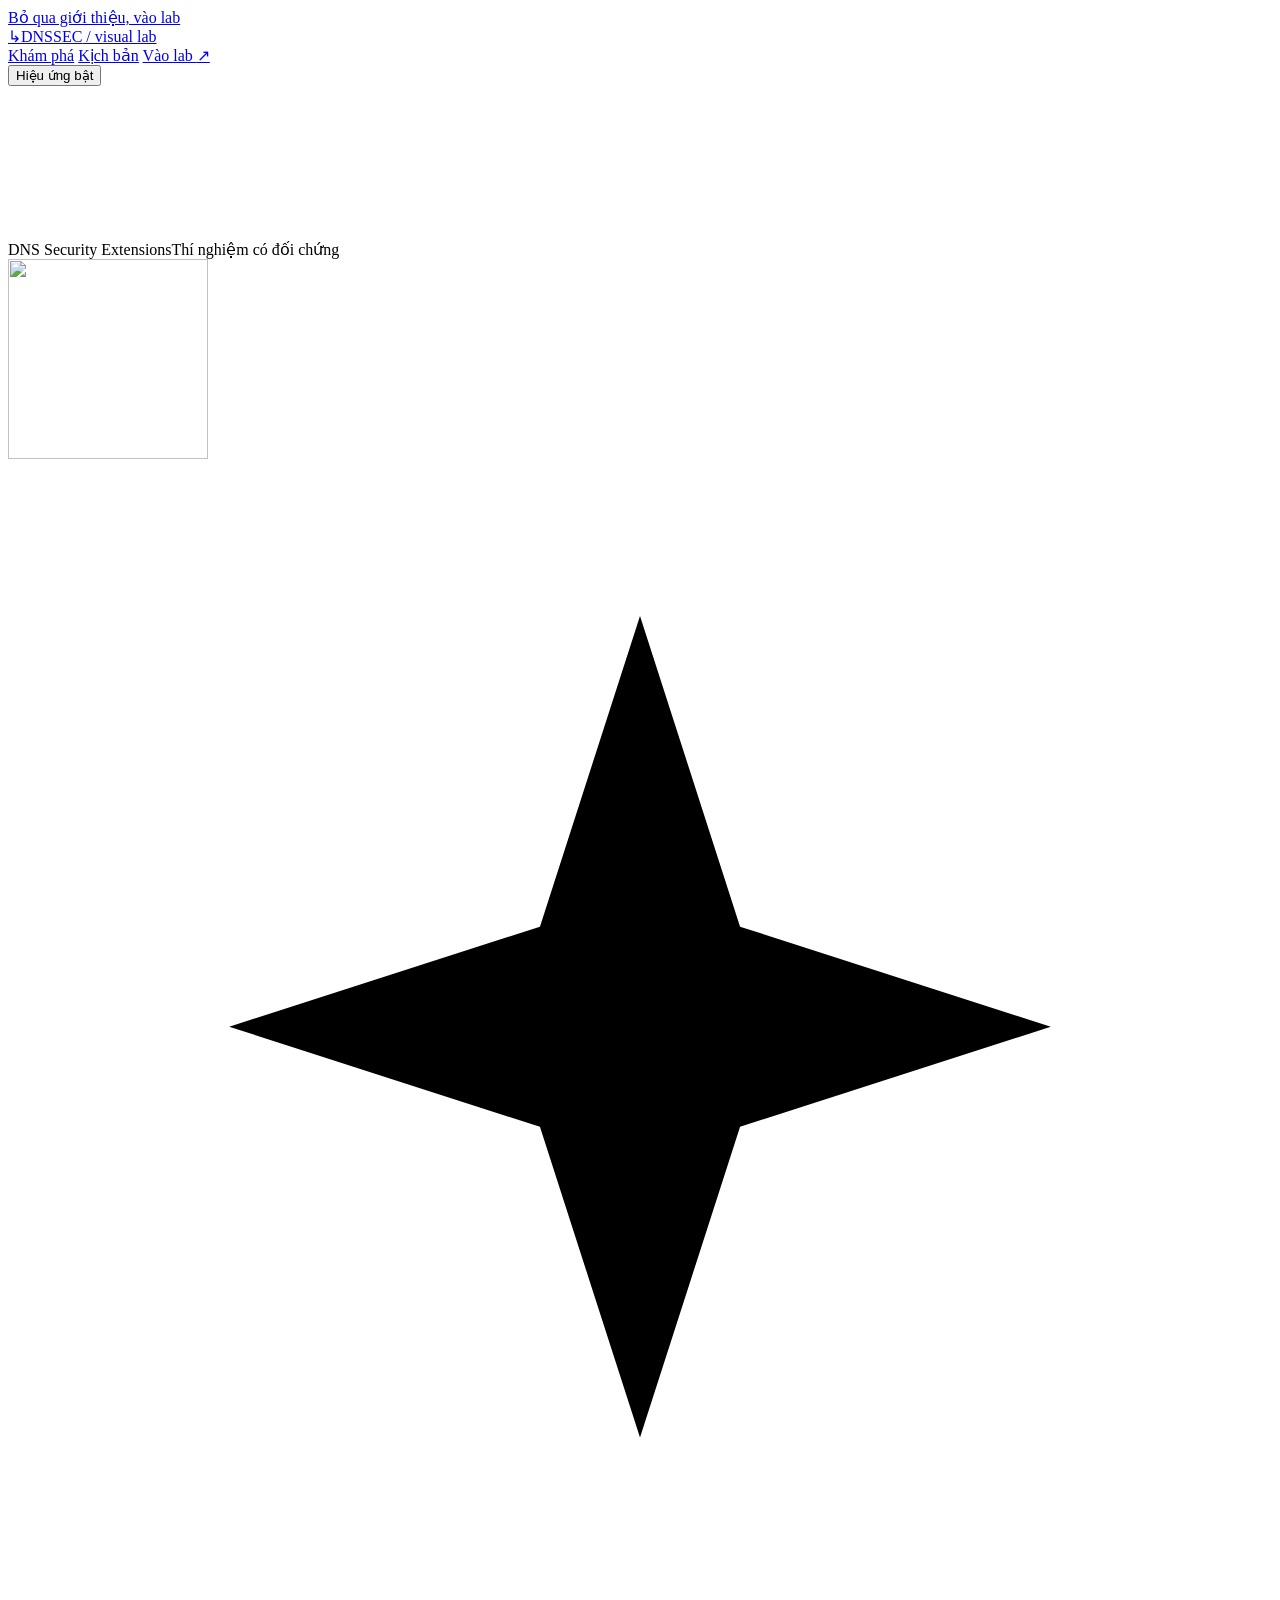
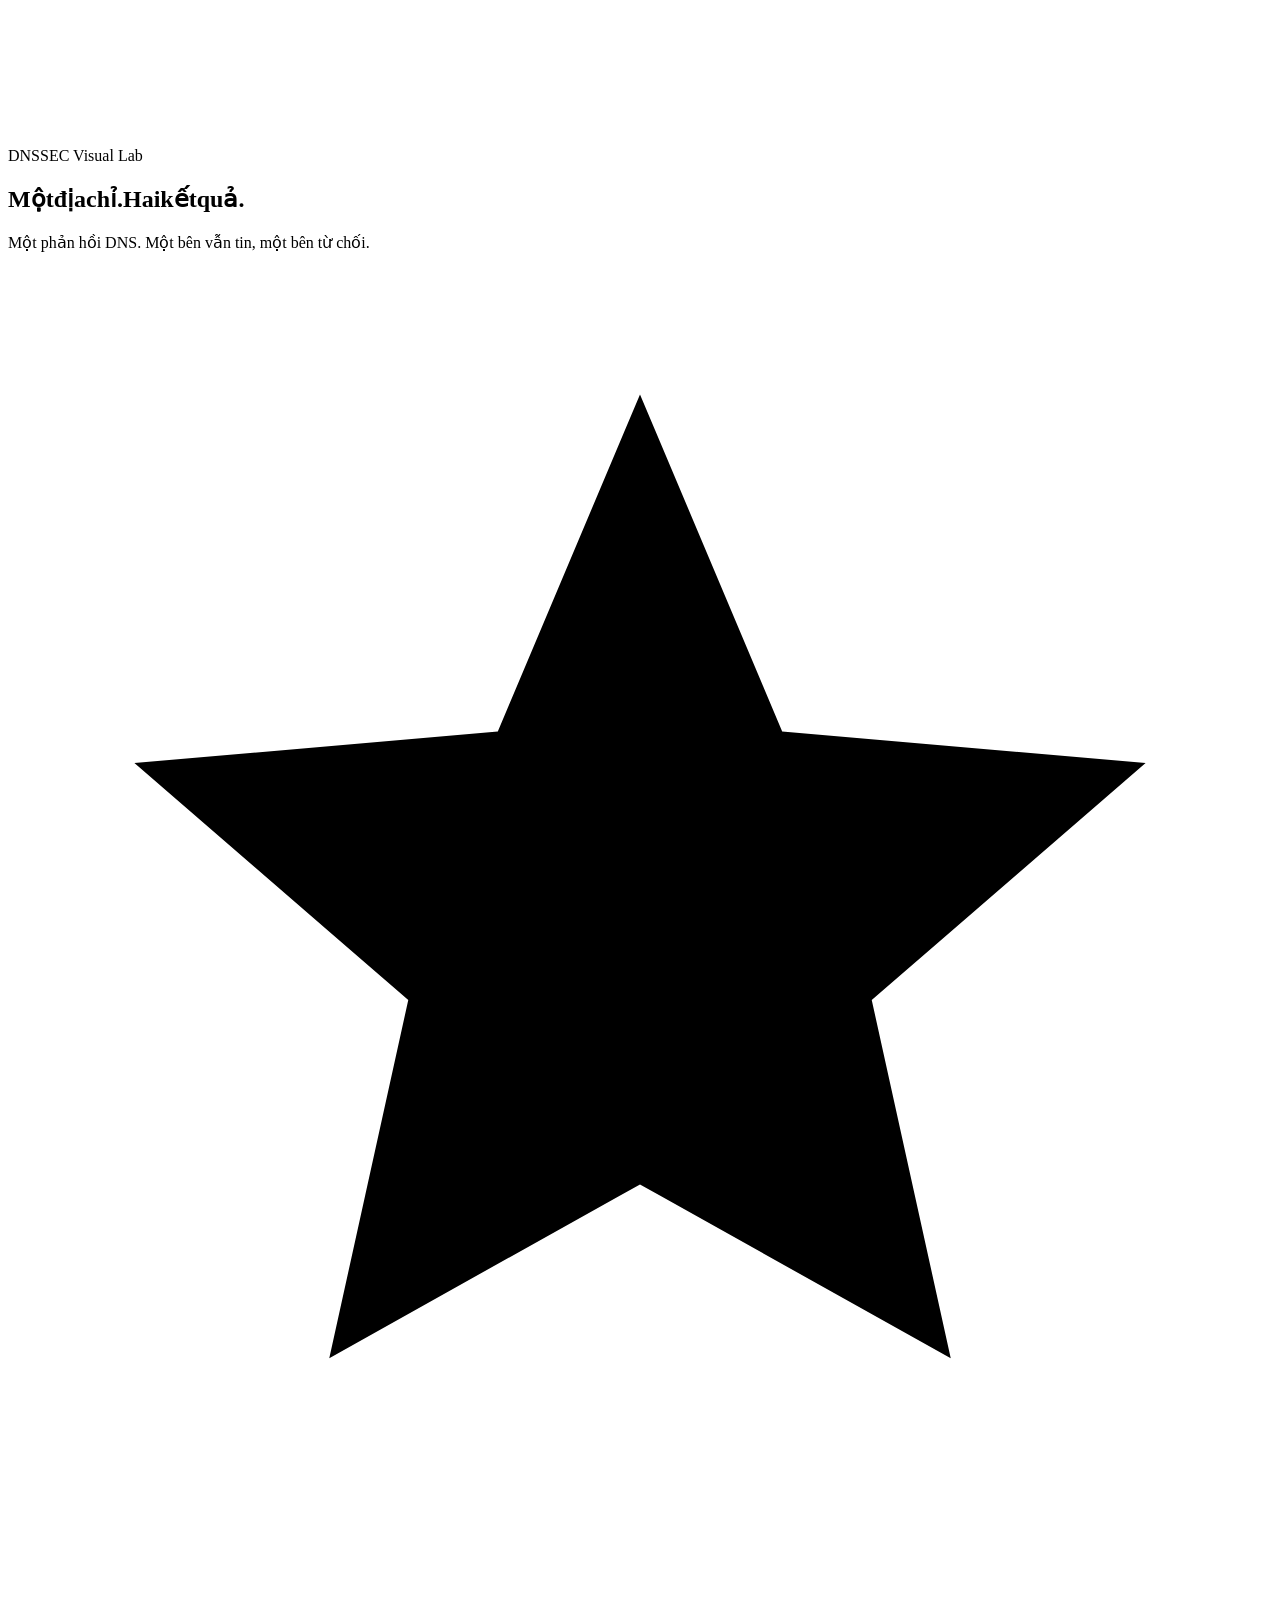
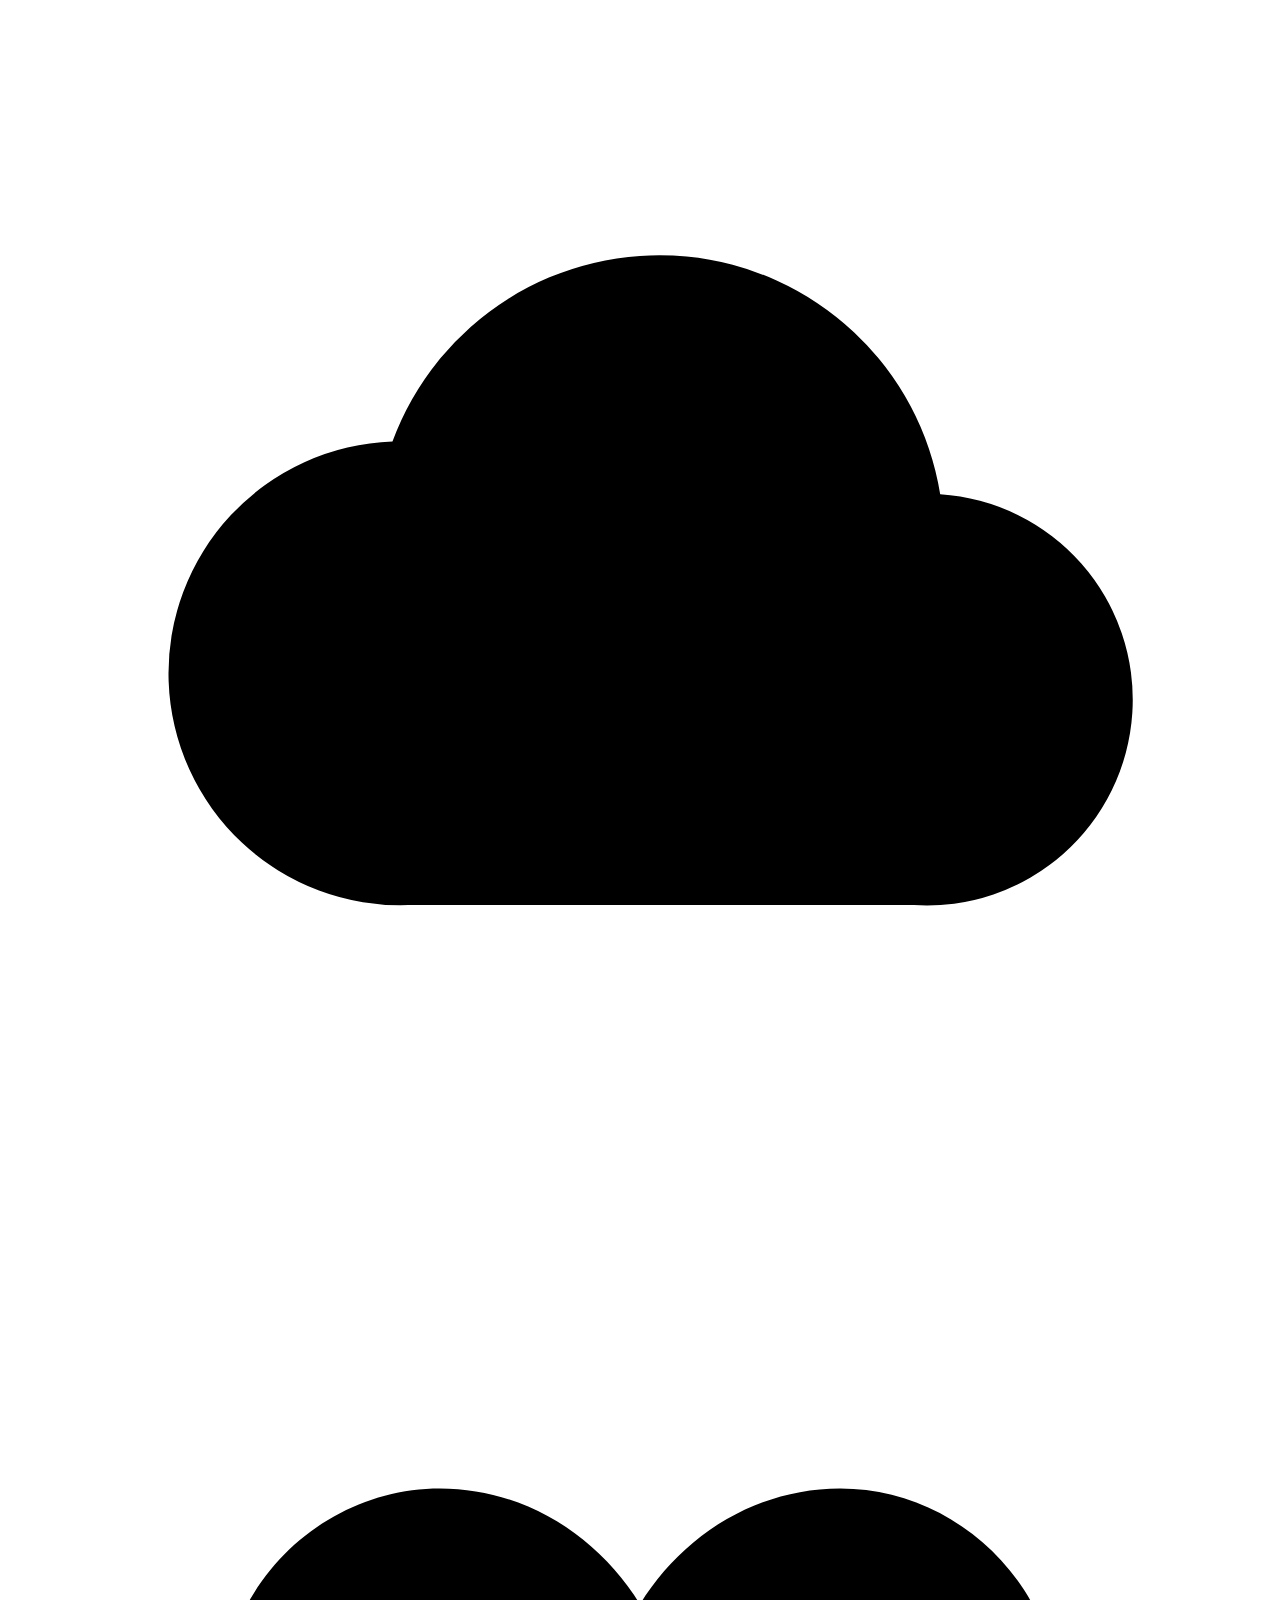
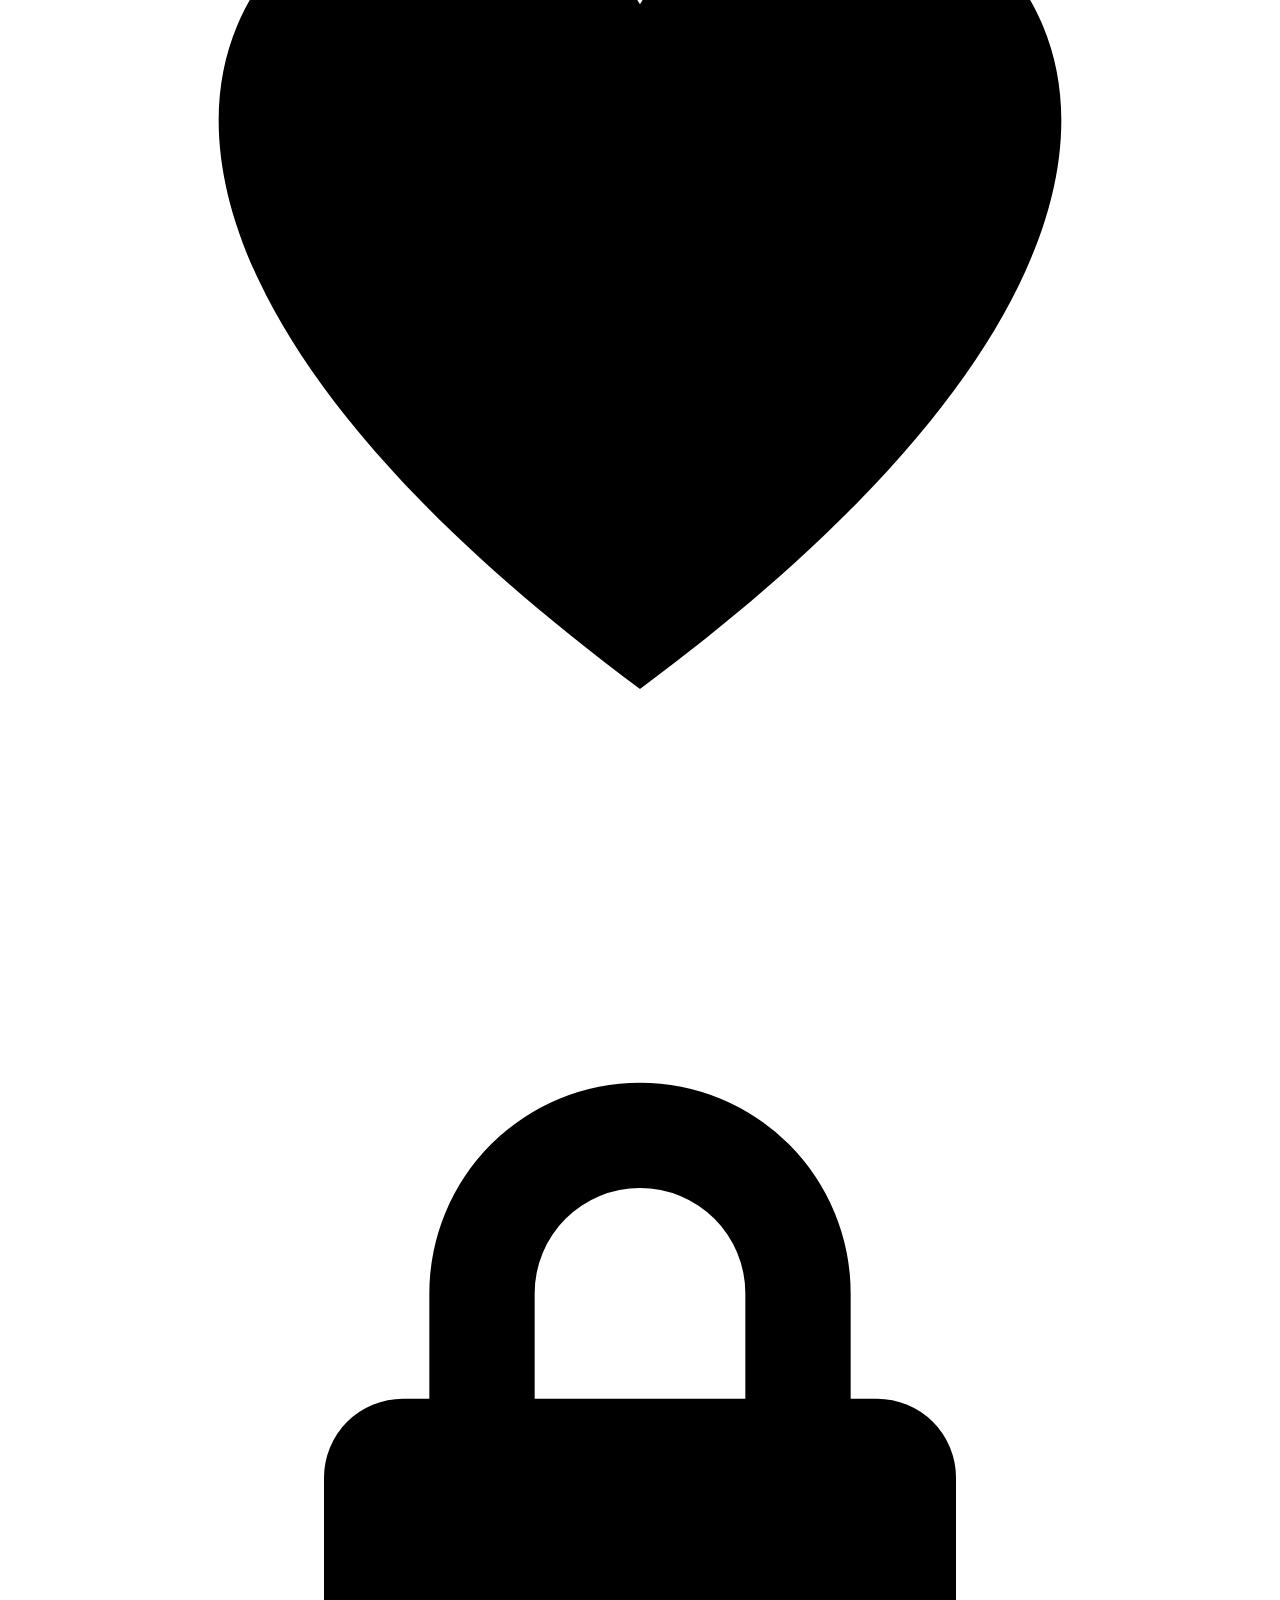
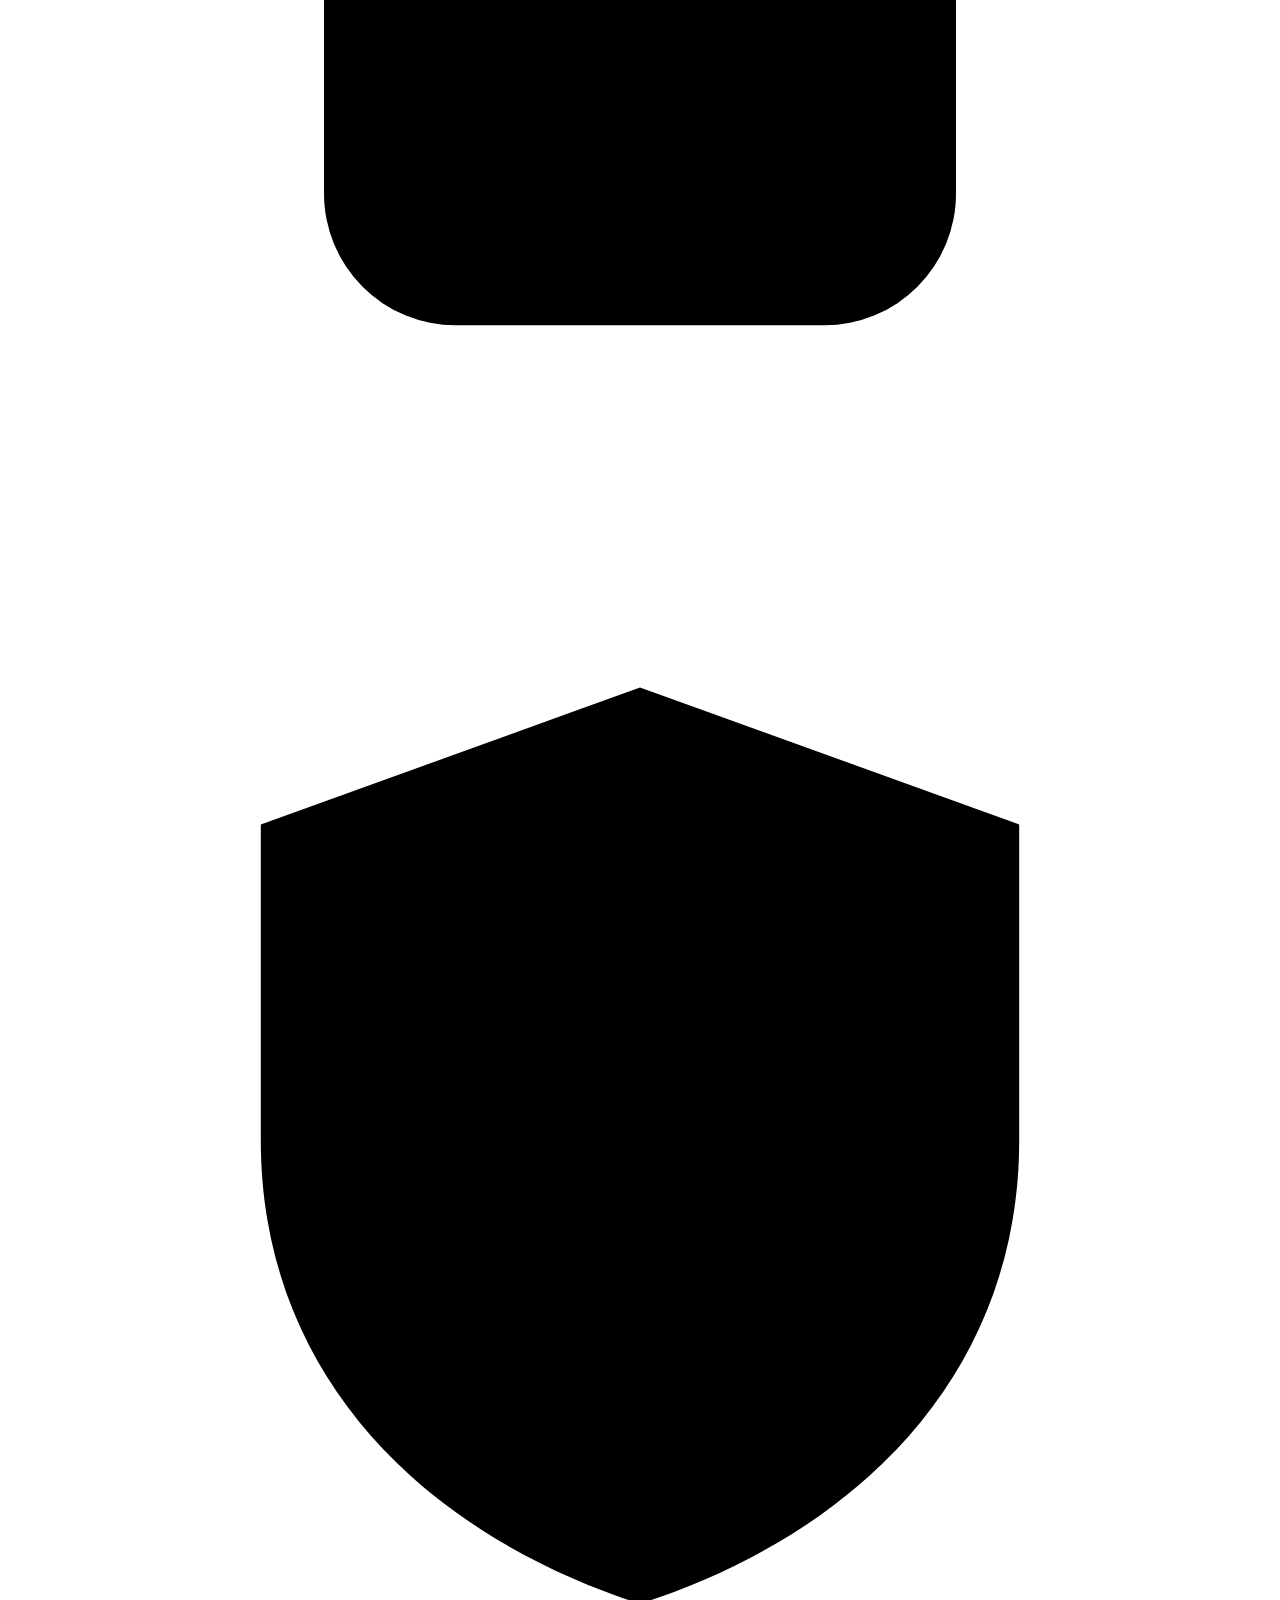
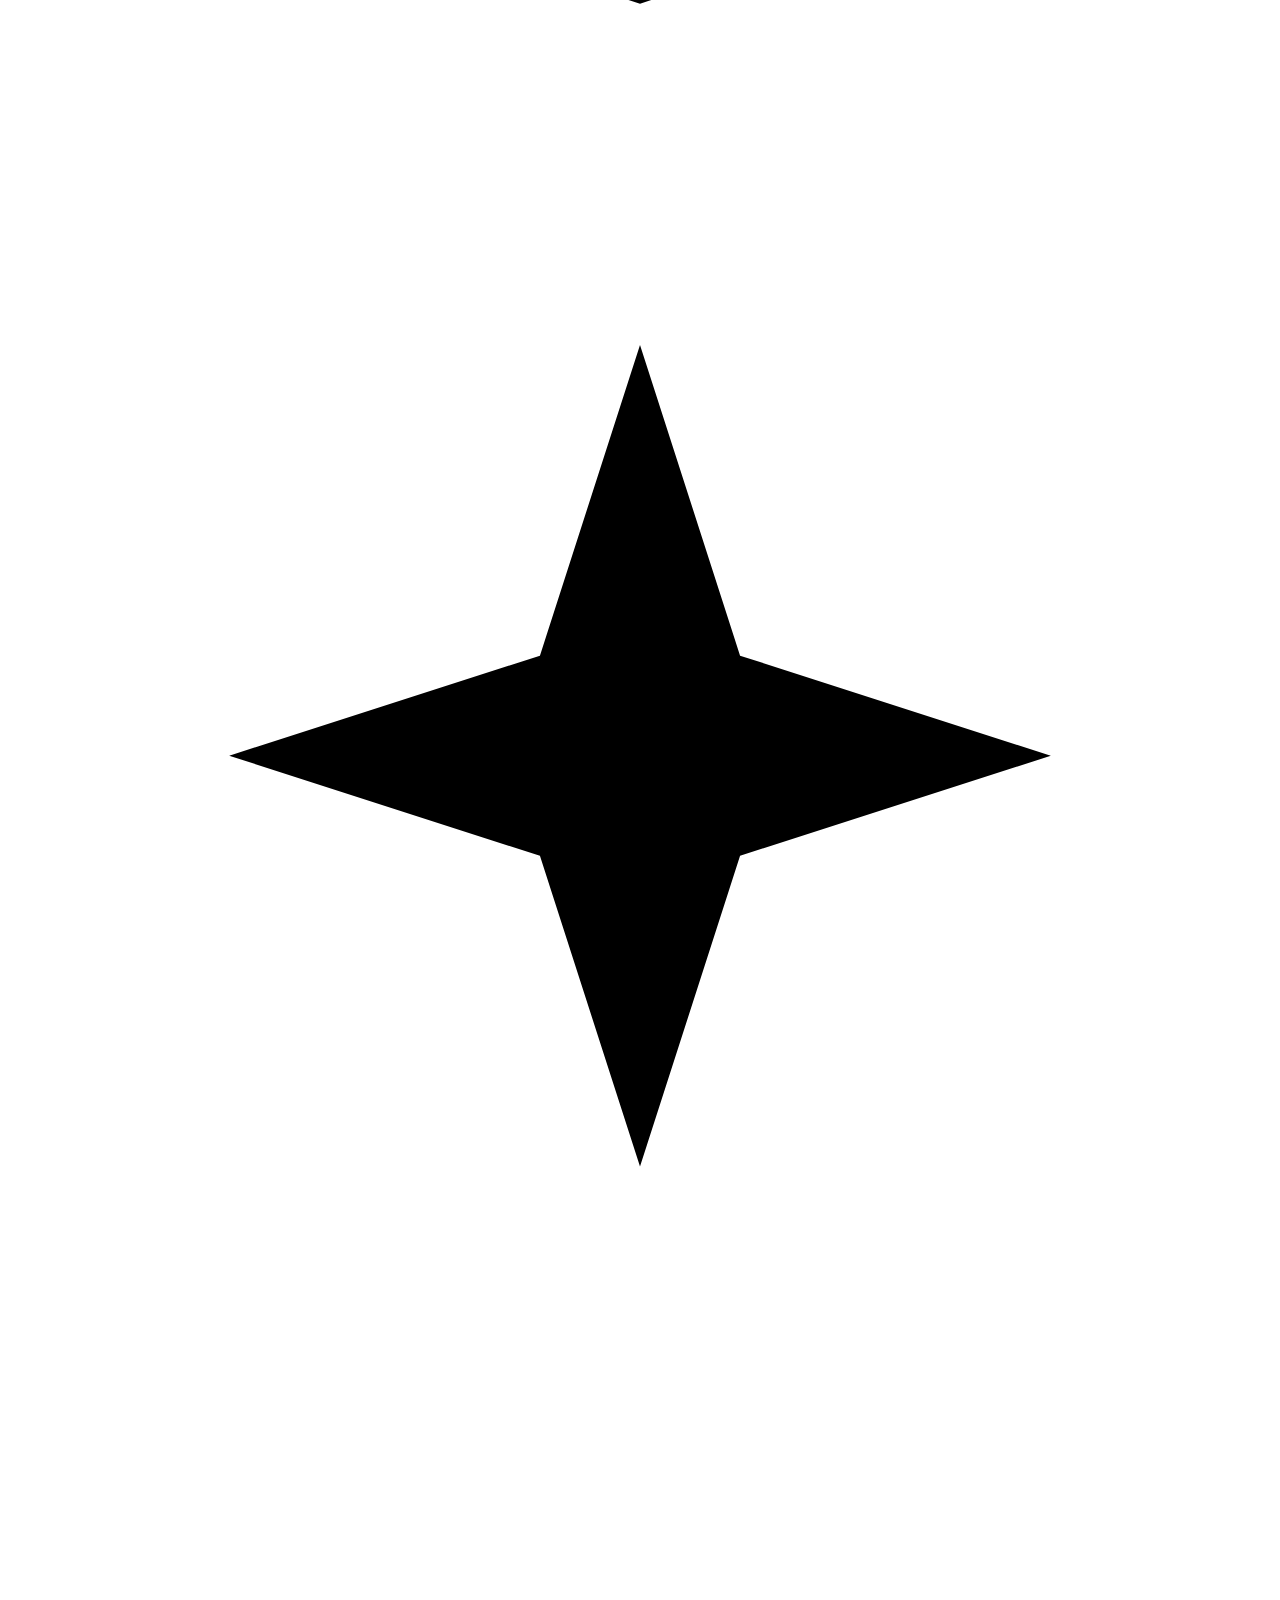
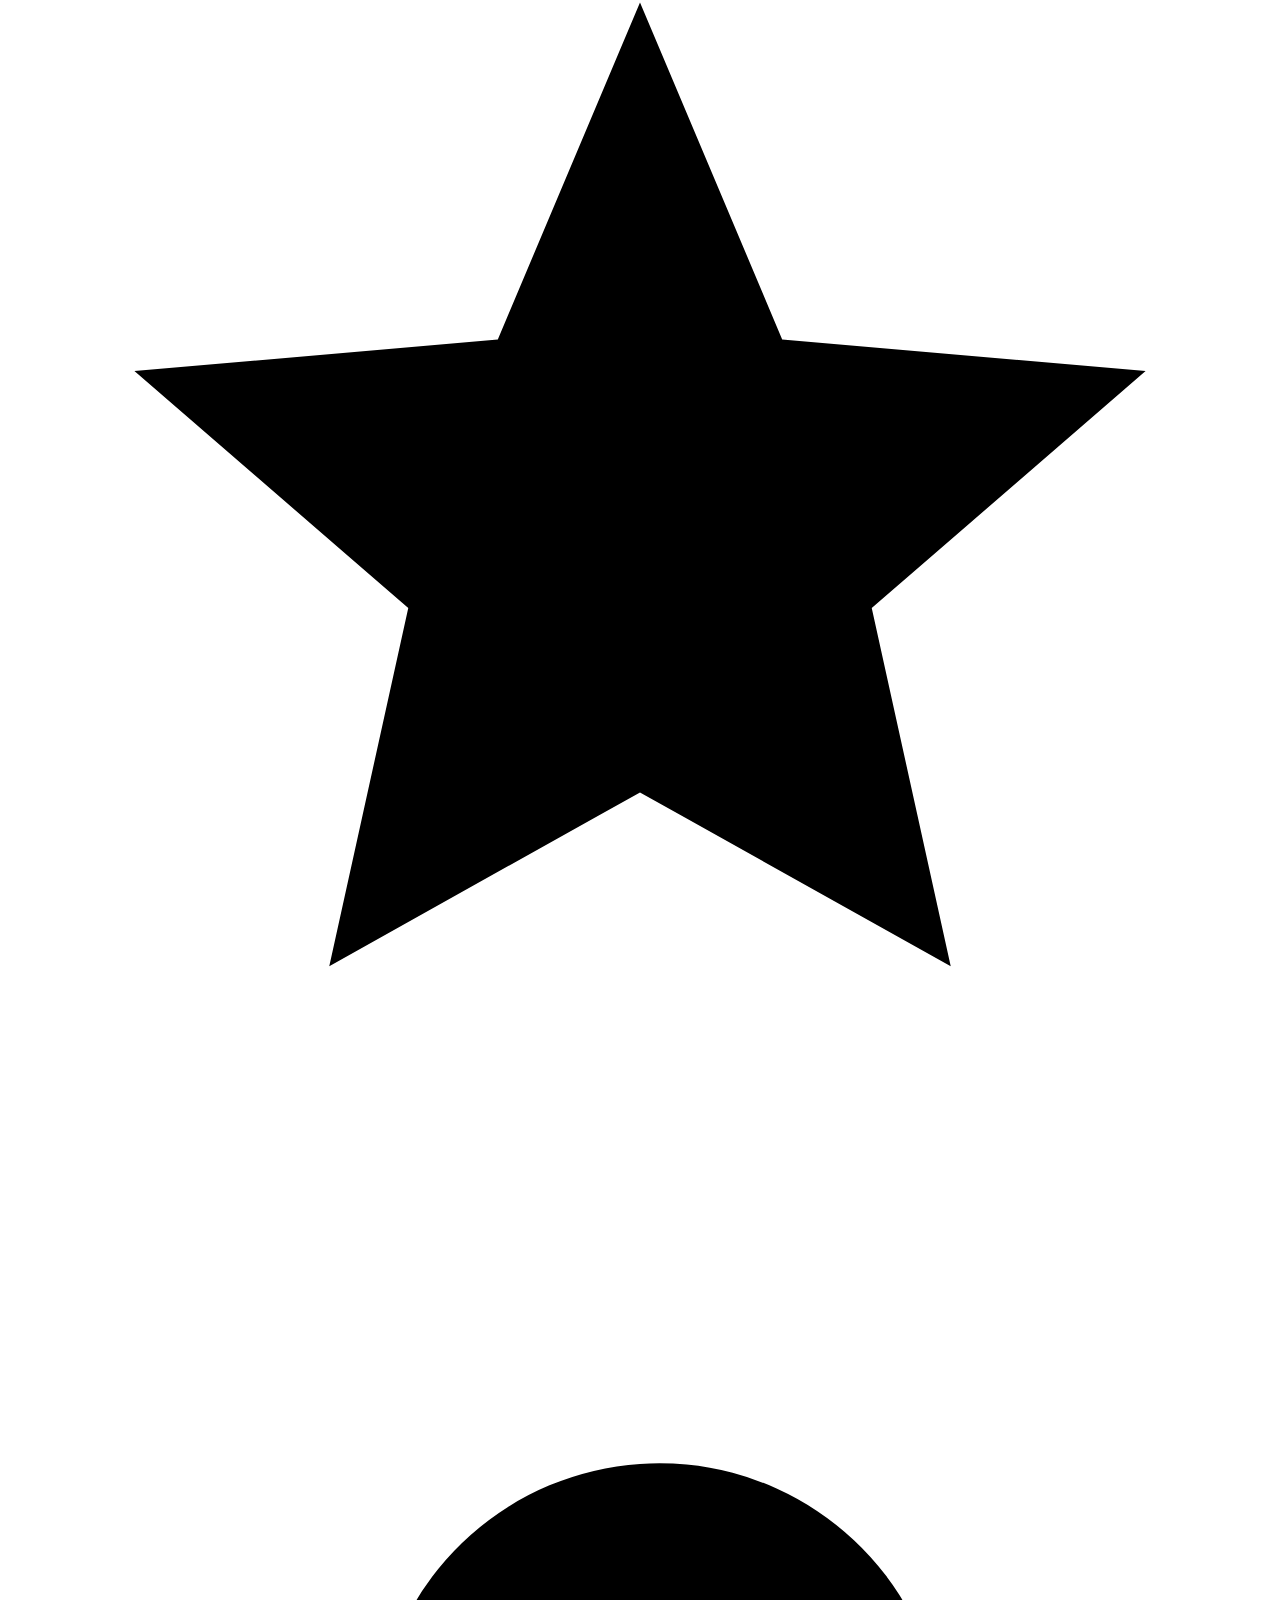
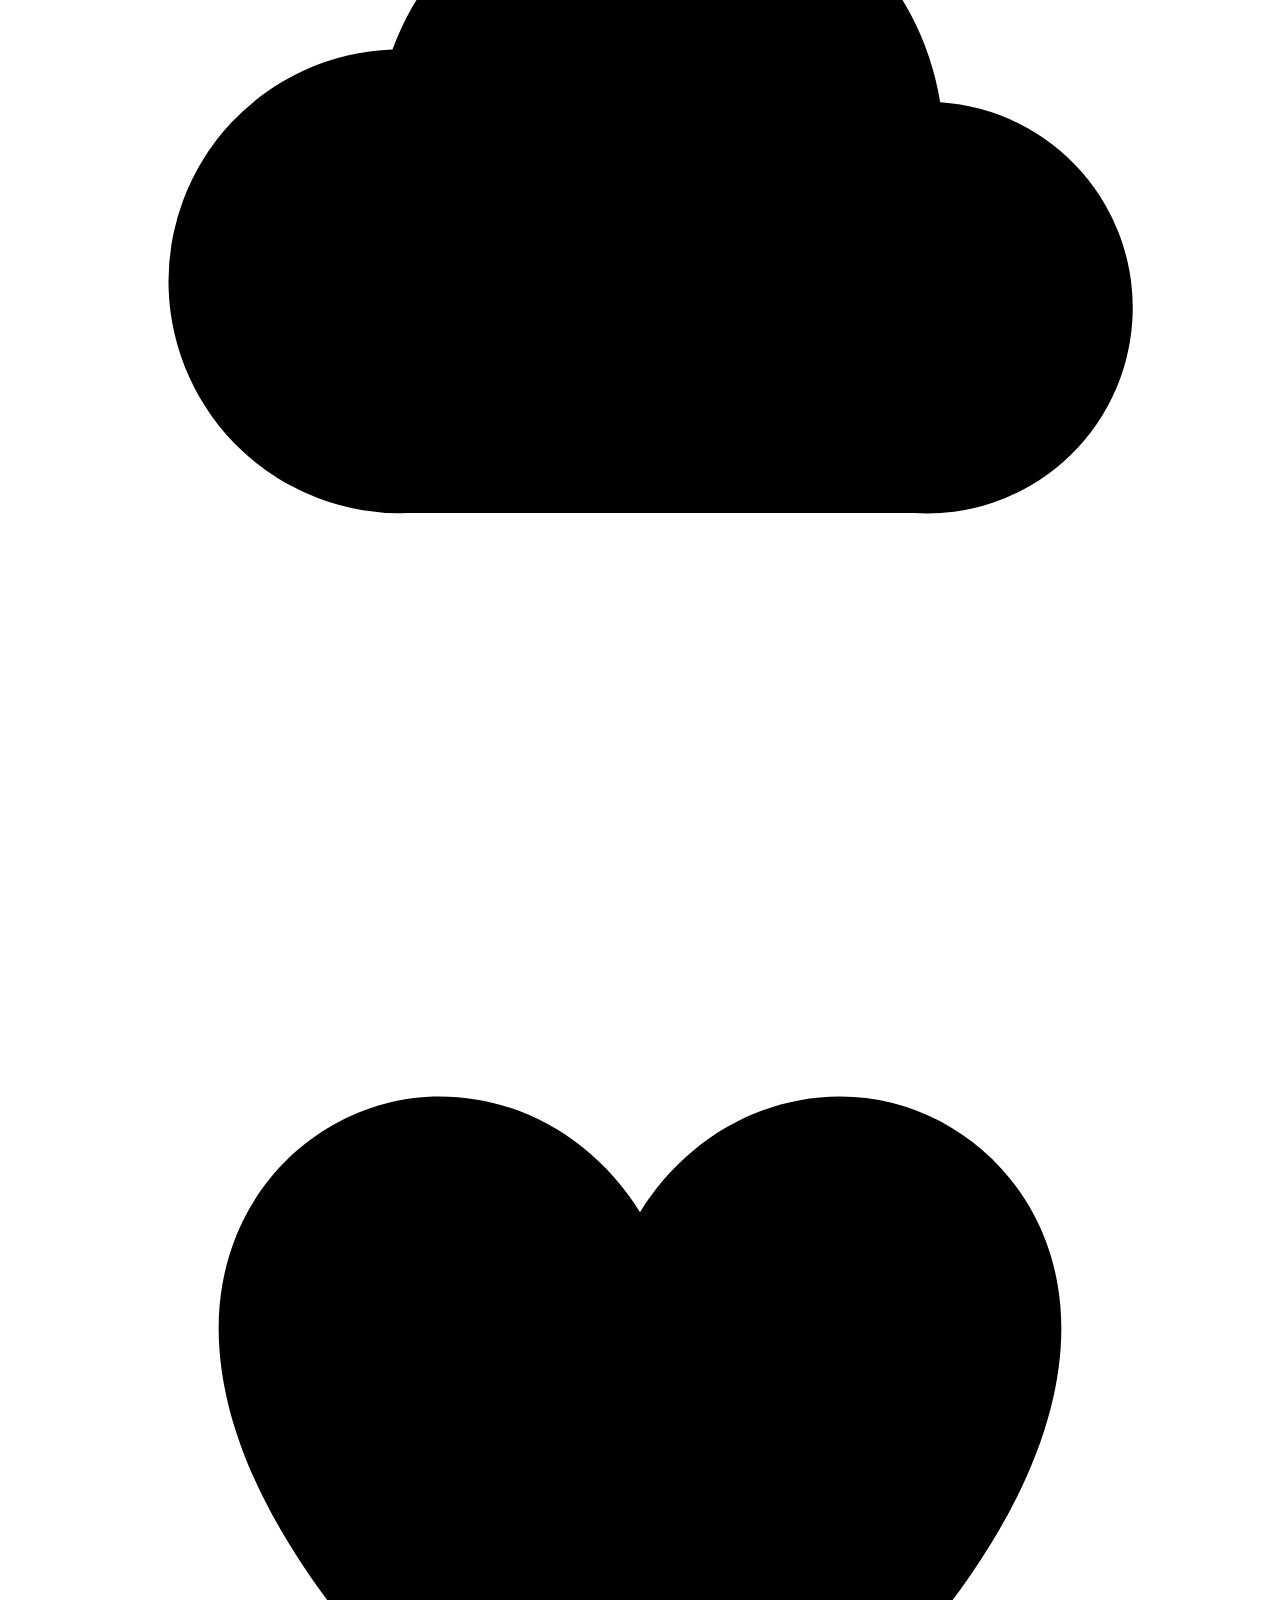
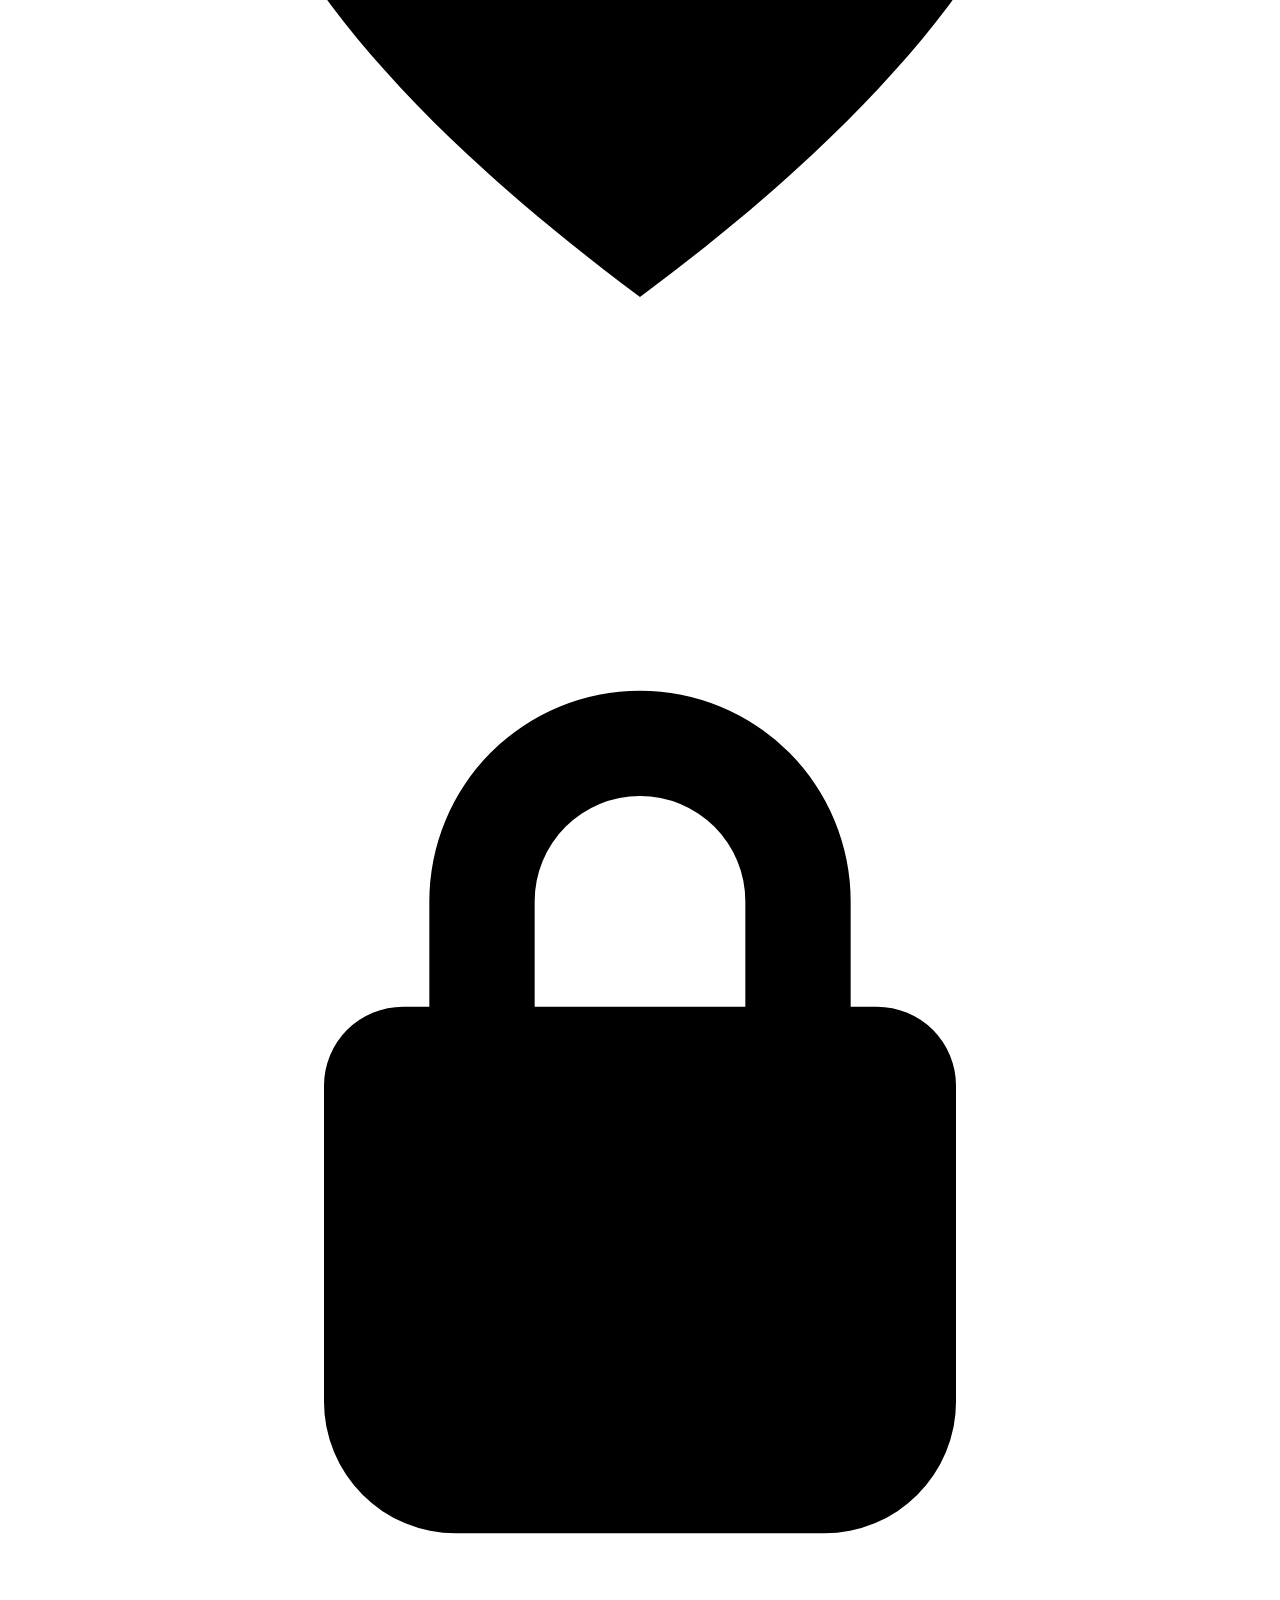
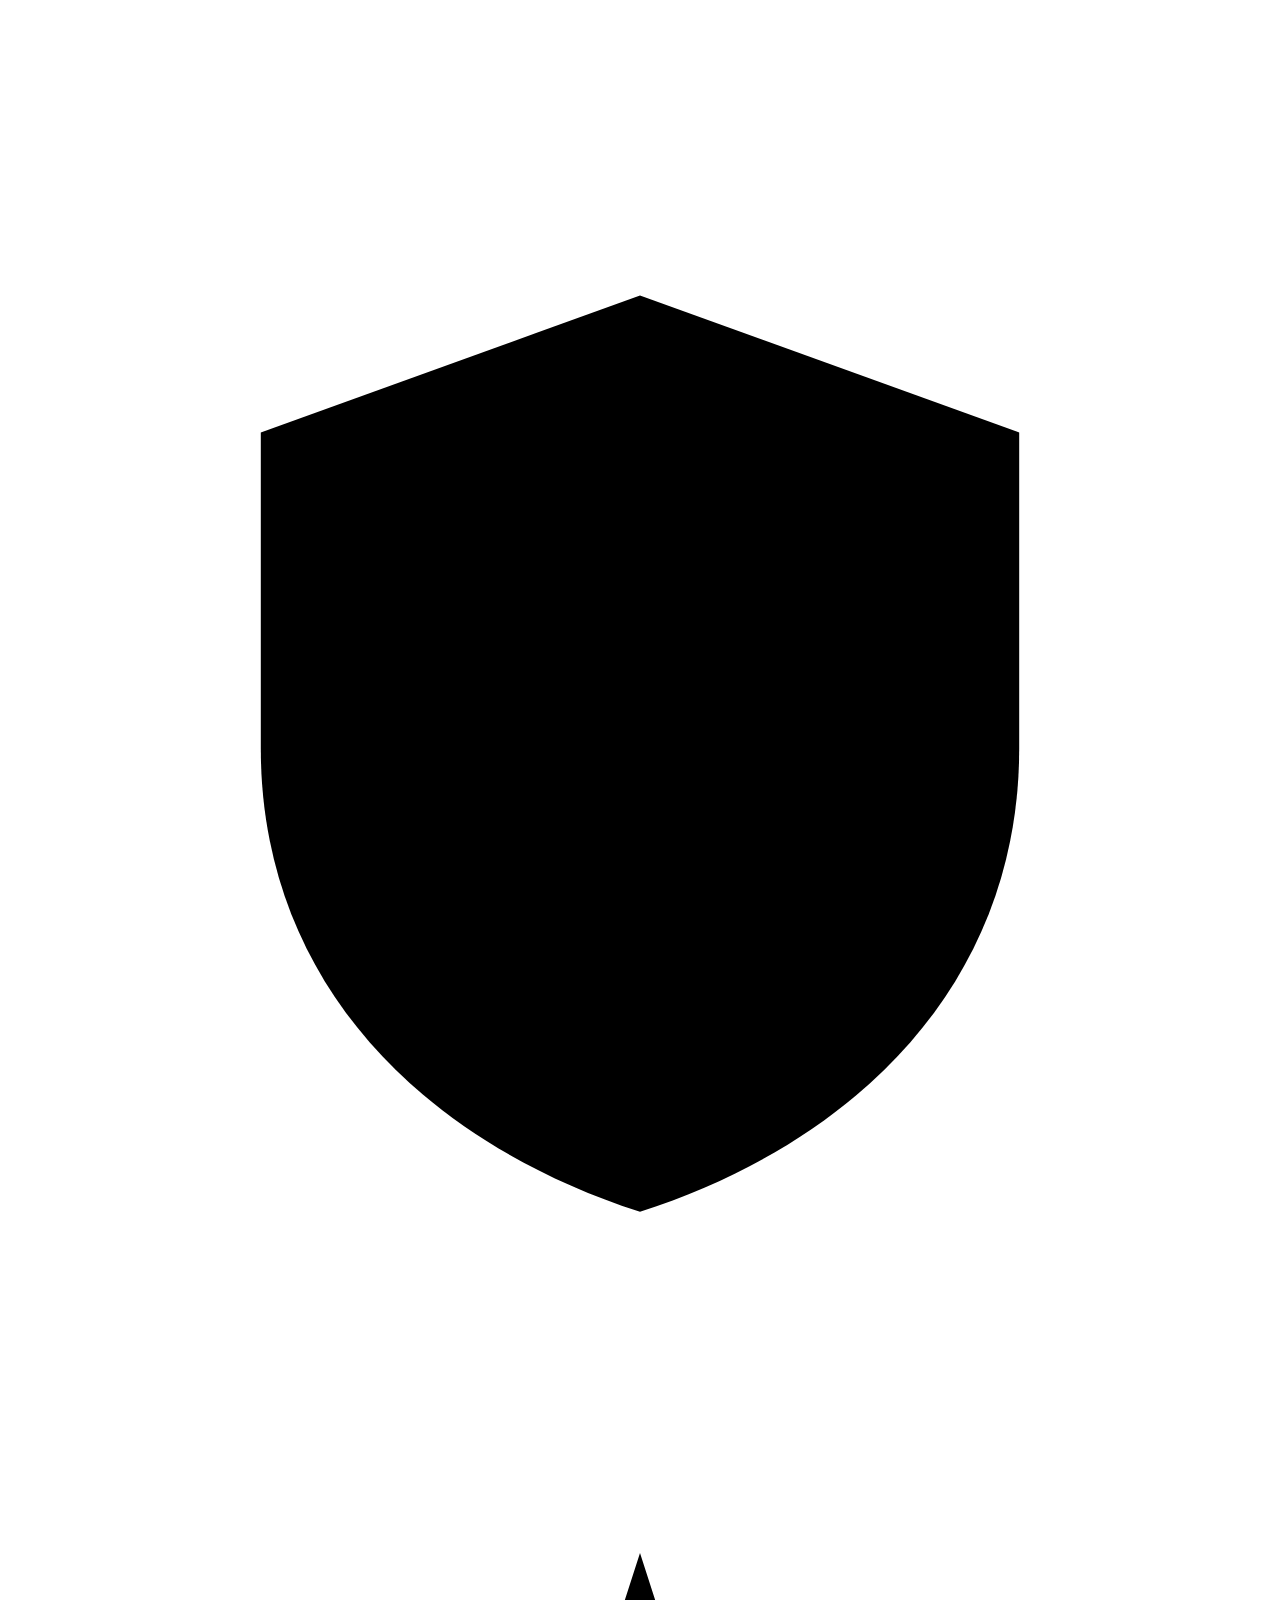
==== commit c2bff86f: "feat(ui): integrate kawaii dashboard with live DNSSEC lab" ====
--- a/dashboard/templates/index.html
+++ b/dashboard/templates/index.html
@@ -7,8 +7,11 @@
   <title>DNSSEC · Một địa chỉ. Hai kết quả.</title>
   <link rel="icon" href="data:,">
   <link rel="stylesheet" href="/static/css/app.css">
+  <link rel="stylesheet" href="/static/fonts/nunito-fonts.css">
+  <link rel="stylesheet" href="/static/css/kawaii.css">
   <script defer src="/static/js/motion.js"></script>
   <script defer src="/static/js/app.js"></script>
+  <script defer src="/static/js/kawaii.js"></script>
 </head>
 <body>
 <a class="skip-link" href="#lab">Bỏ qua giới thiệu, vào lab</a>
@@ -27,7 +30,17 @@
     <canvas id="network-art" aria-hidden="true"></canvas>
     <div class="section-shell intro-inner">
       <div class="intro-index"><span>DNS Security Extensions</span><span>Thí nghiệm có đối chứng</span></div>
-      <h1 id="intro-title" data-reveal><span class="line-mask"><span class="reveal-line">Một địa chỉ.</span></span><span class="line-mask"><span class="reveal-line">Hai kết quả.</span></span></h1>
+      <div class="kawaii-banner">
+        <span class="banner-halo" aria-hidden="true"></span>
+        <img class="banner-mascot" src="/static/img/mascot-shield.svg" alt="" aria-hidden="true" width="200" height="200">
+        <div class="banner-body">
+          <p class="banner-kicker"><svg class="kicon" viewBox="0 0 24 24" aria-hidden="true"><use href="#g-spark"/></svg><span>DNSSEC Visual Lab</span></p>
+          <h1 id="intro-title" class="banner-title" data-reveal><span class="line-mask"><span class="reveal-line"><span class="chip"><span class="chip-word">Một</span><span class="chip-word">địa</span><span class="chip-word">chỉ.</span></span></span></span><span class="line-mask"><span class="reveal-line"><span class="chip chip-alt"><span class="chip-word">Hai</span><span class="chip-word">kết</span><span class="chip-word">quả.</span></span></span></span></h1>
+          <p class="banner-sub">Một phản hồi DNS. Một bên vẫn tin, một bên từ chối.</p>
+        </div>
+        <span class="banner-sparkles" aria-hidden="true"><i></i><i></i><i></i><i></i><i></i></span>
+        <div class="banner-ribbon" aria-hidden="true"><div class="ribbon-track"><svg viewBox="0 0 24 24"><use href="#g-star"/></svg><svg viewBox="0 0 24 24"><use href="#g-cloud"/></svg><svg viewBox="0 0 24 24"><use href="#g-heart"/></svg><svg viewBox="0 0 24 24"><use href="#g-lock"/></svg><svg viewBox="0 0 24 24"><use href="#g-shield"/></svg><svg viewBox="0 0 24 24"><use href="#g-spark"/></svg><svg viewBox="0 0 24 24"><use href="#g-star"/></svg><svg viewBox="0 0 24 24"><use href="#g-cloud"/></svg><svg viewBox="0 0 24 24"><use href="#g-heart"/></svg><svg viewBox="0 0 24 24"><use href="#g-lock"/></svg><svg viewBox="0 0 24 24"><use href="#g-shield"/></svg><svg viewBox="0 0 24 24"><use href="#g-spark"/></svg></div></div>
+      </div>
       <div class="intro-bottom">
         <a class="text-link hero-link" href="#lab"><span class="roll-label"><span>Vào phòng thử nghiệm</span><span aria-hidden="true">Vào phòng thử nghiệm</span></span><span aria-hidden="true">↗</span></a>
         <p>Quan sát hai resolver xử lý cùng một phản hồi bị sửa. Từ quyết định xác thực DNS đến website máy khách thực sự tải.</p>
@@ -112,5 +125,13 @@
     <footer><p>Trust anchor cục bộ cho demo.test. HTTP trong mạng lab. Relay mô phỏng sửa phản hồi, không phải khai thác Kaminsky.</p><a class="back-top" href="#story">Về đầu trang <span aria-hidden="true">↑</span></a></footer>
   </section>
 </main>
+<svg class="kawaii-sprite" aria-hidden="true" focusable="false" xmlns="http://www.w3.org/2000/svg"><defs>
+  <symbol id="g-star" viewBox="0 0 24 24"><path d="M12 2.4l2.7 6.4 6.9.6-5.2 4.5 1.5 6.8L12 17.4 6.1 20.7l1.5-6.8L2.4 9.4l6.9-.6z"/></symbol>
+  <symbol id="g-heart" viewBox="0 0 24 24"><path d="M12 20.6C6.2 16.3 4 12.6 4 9.8 4 7.2 6 5.4 8.2 5.4c1.6 0 3 .9 3.8 2.2.8-1.3 2.2-2.2 3.8-2.2C18 5.4 20 7.2 20 9.8c0 2.8-2.2 6.5-8 10.8z"/></symbol>
+  <symbol id="g-cloud" viewBox="0 0 24 24"><path d="M7.6 18.4h9.6a3.9 3.9 0 0 0 .5-7.8 5.4 5.4 0 0 0-10.4-1 3.7 3.7 0 0 0 .3 8.8z"/></symbol>
+  <symbol id="g-lock" viewBox="0 0 24 24"><path d="M8 10V8a4 4 0 0 1 8 0v2h.5A1.5 1.5 0 0 1 18 11.5v6A2.5 2.5 0 0 1 15.5 20h-7A2.5 2.5 0 0 1 6 17.5v-6A1.5 1.5 0 0 1 7.5 10H8zm2 0h4V8a2 2 0 0 0-4 0v2z"/></symbol>
+  <symbol id="g-shield" viewBox="0 0 24 24"><path d="M12 2.8l7.2 2.6v6c0 4.3-2.9 7.4-7.2 8.8C7.7 18.8 4.8 15.7 4.8 11.4v-6z"/></symbol>
+  <symbol id="g-spark" viewBox="0 0 24 24"><path d="M12 2.6l1.9 5.9 5.9 1.9-5.9 1.9L12 18.2l-1.9-5.9-5.9-1.9 5.9-1.9z"/></symbol>
+</defs></svg>
 </body>
 </html>
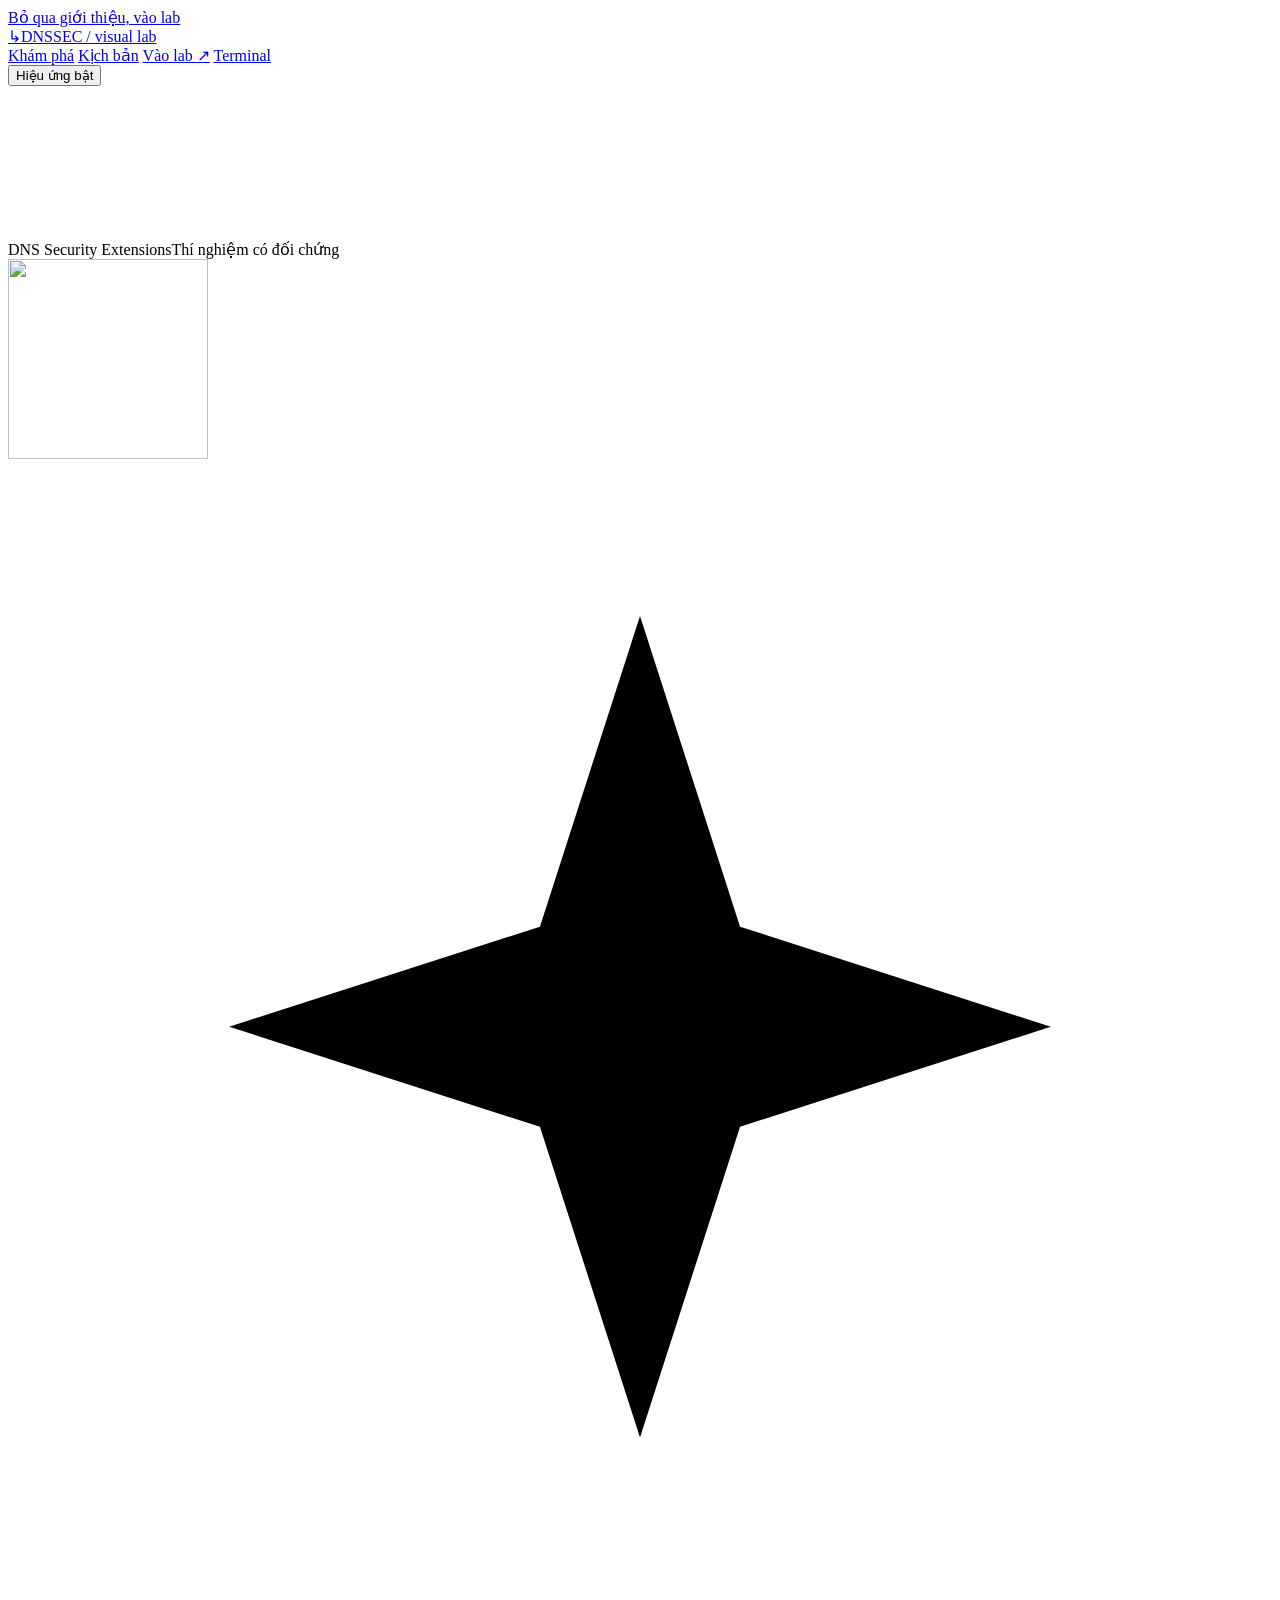
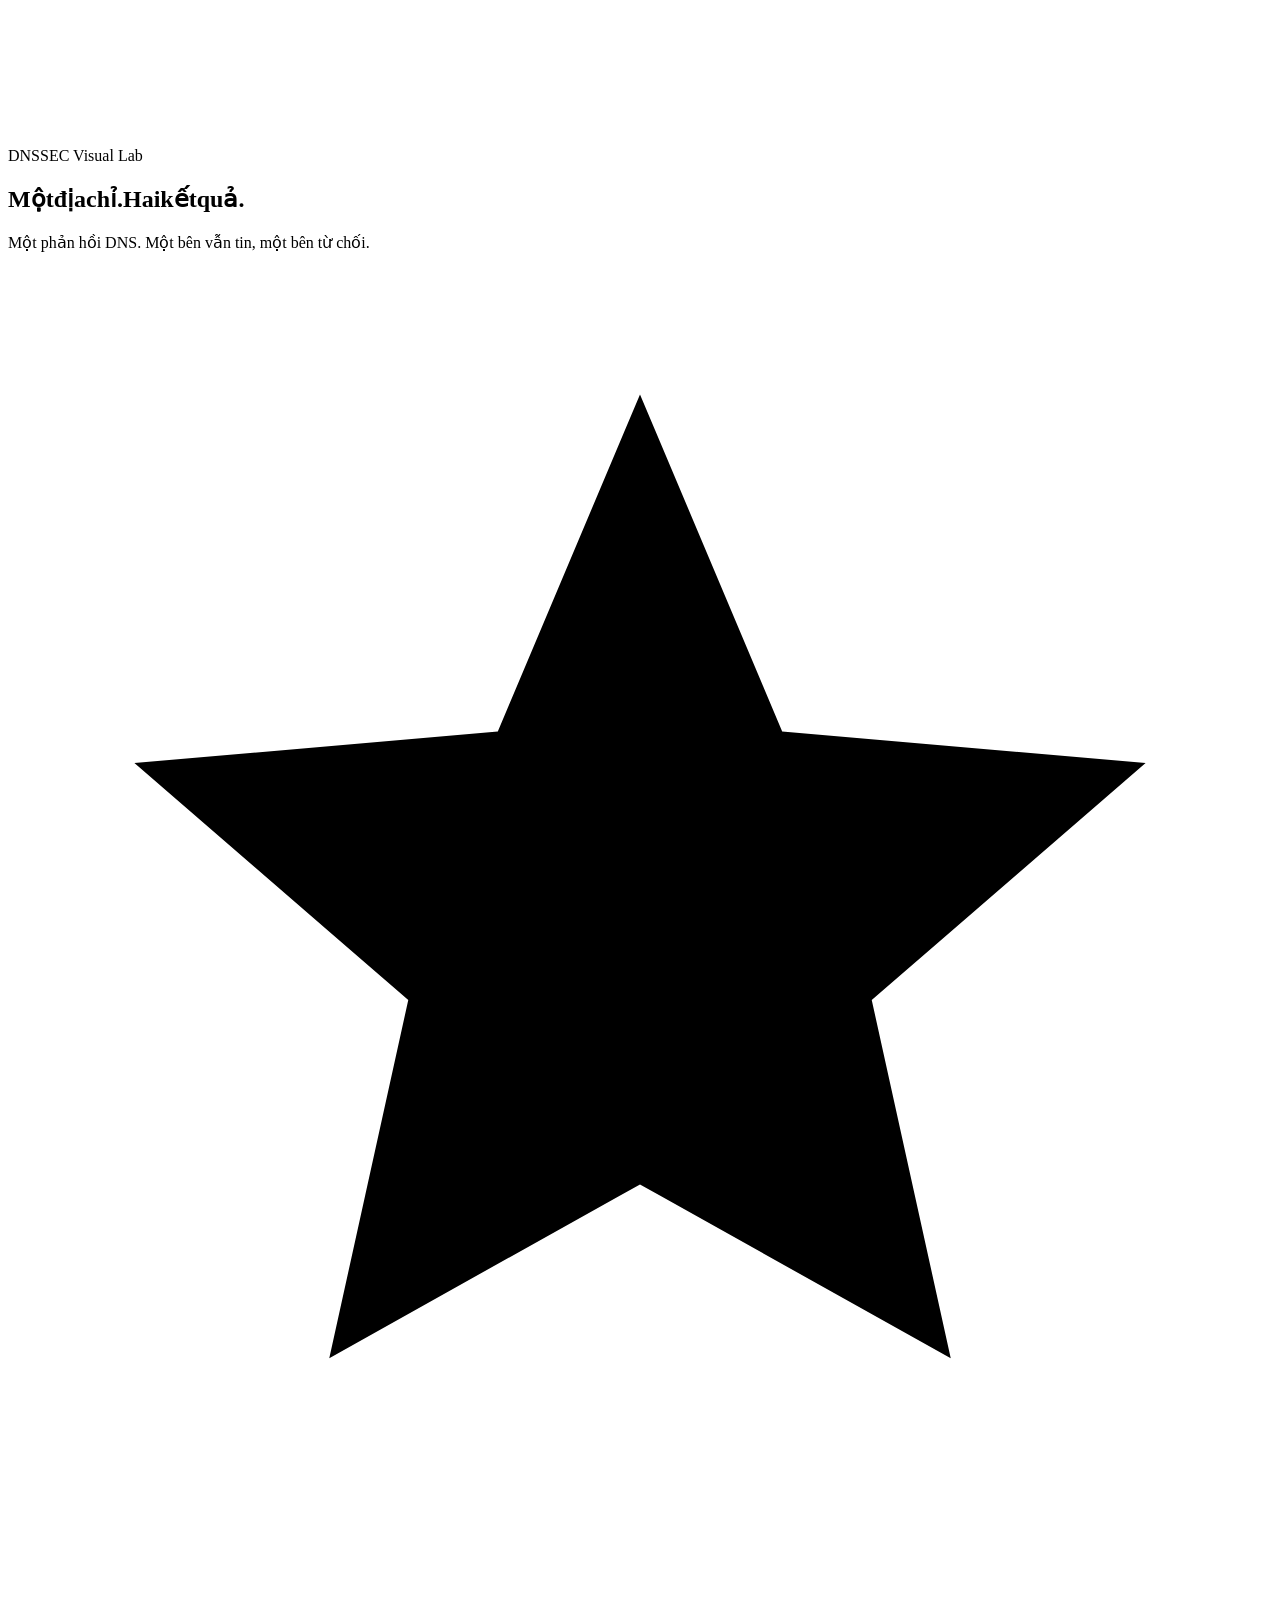
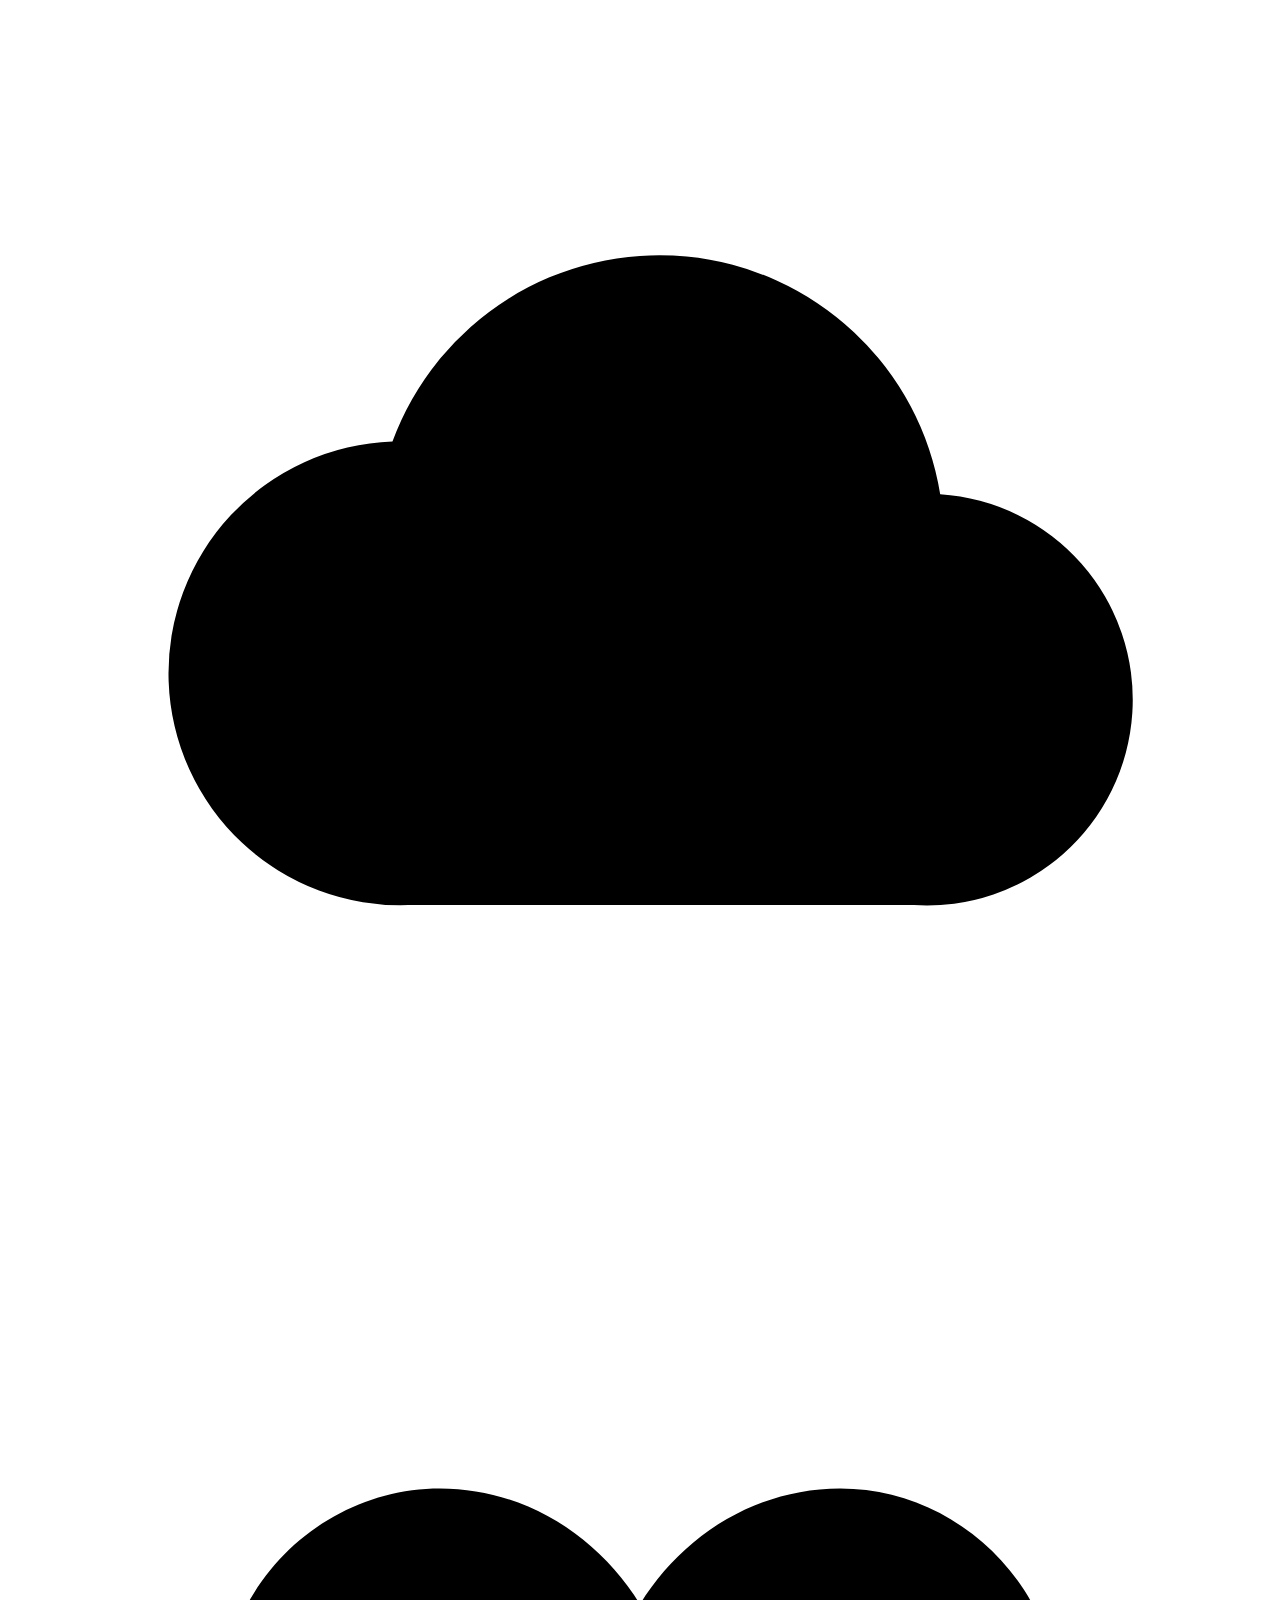
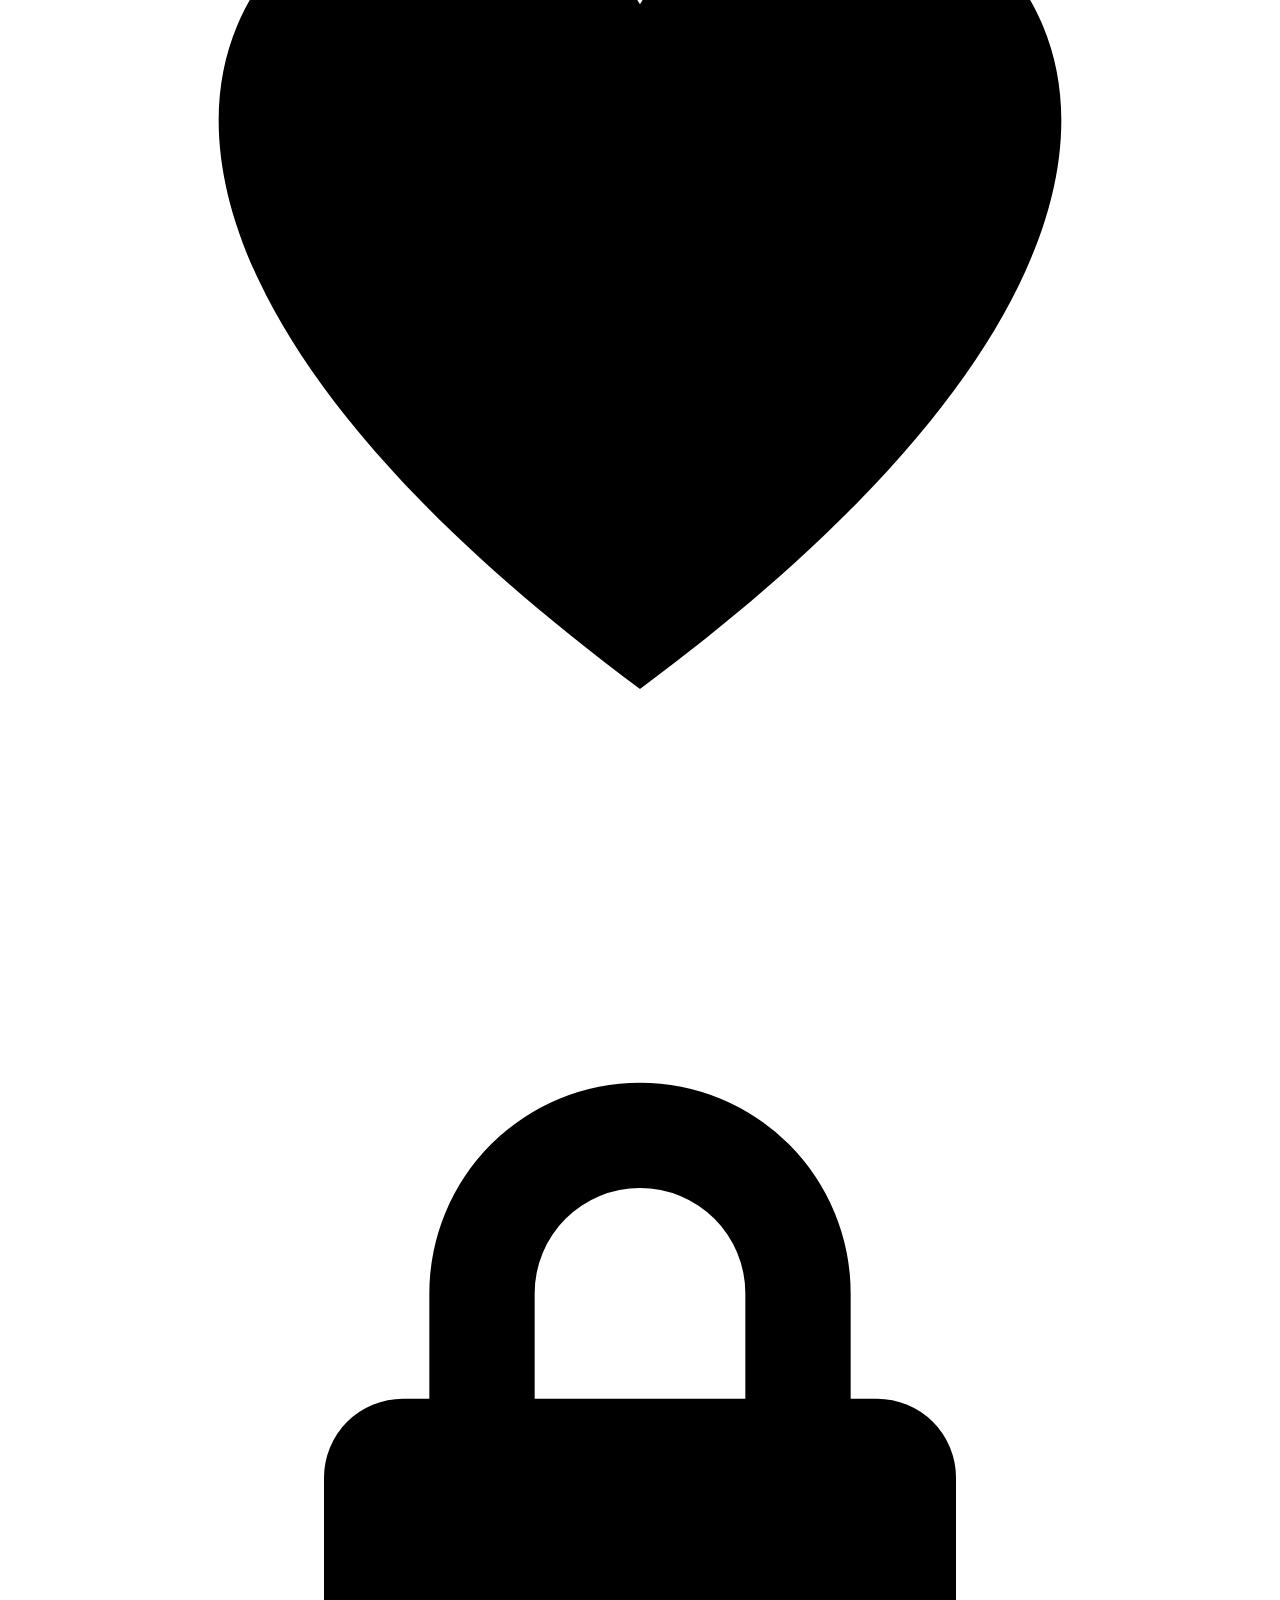
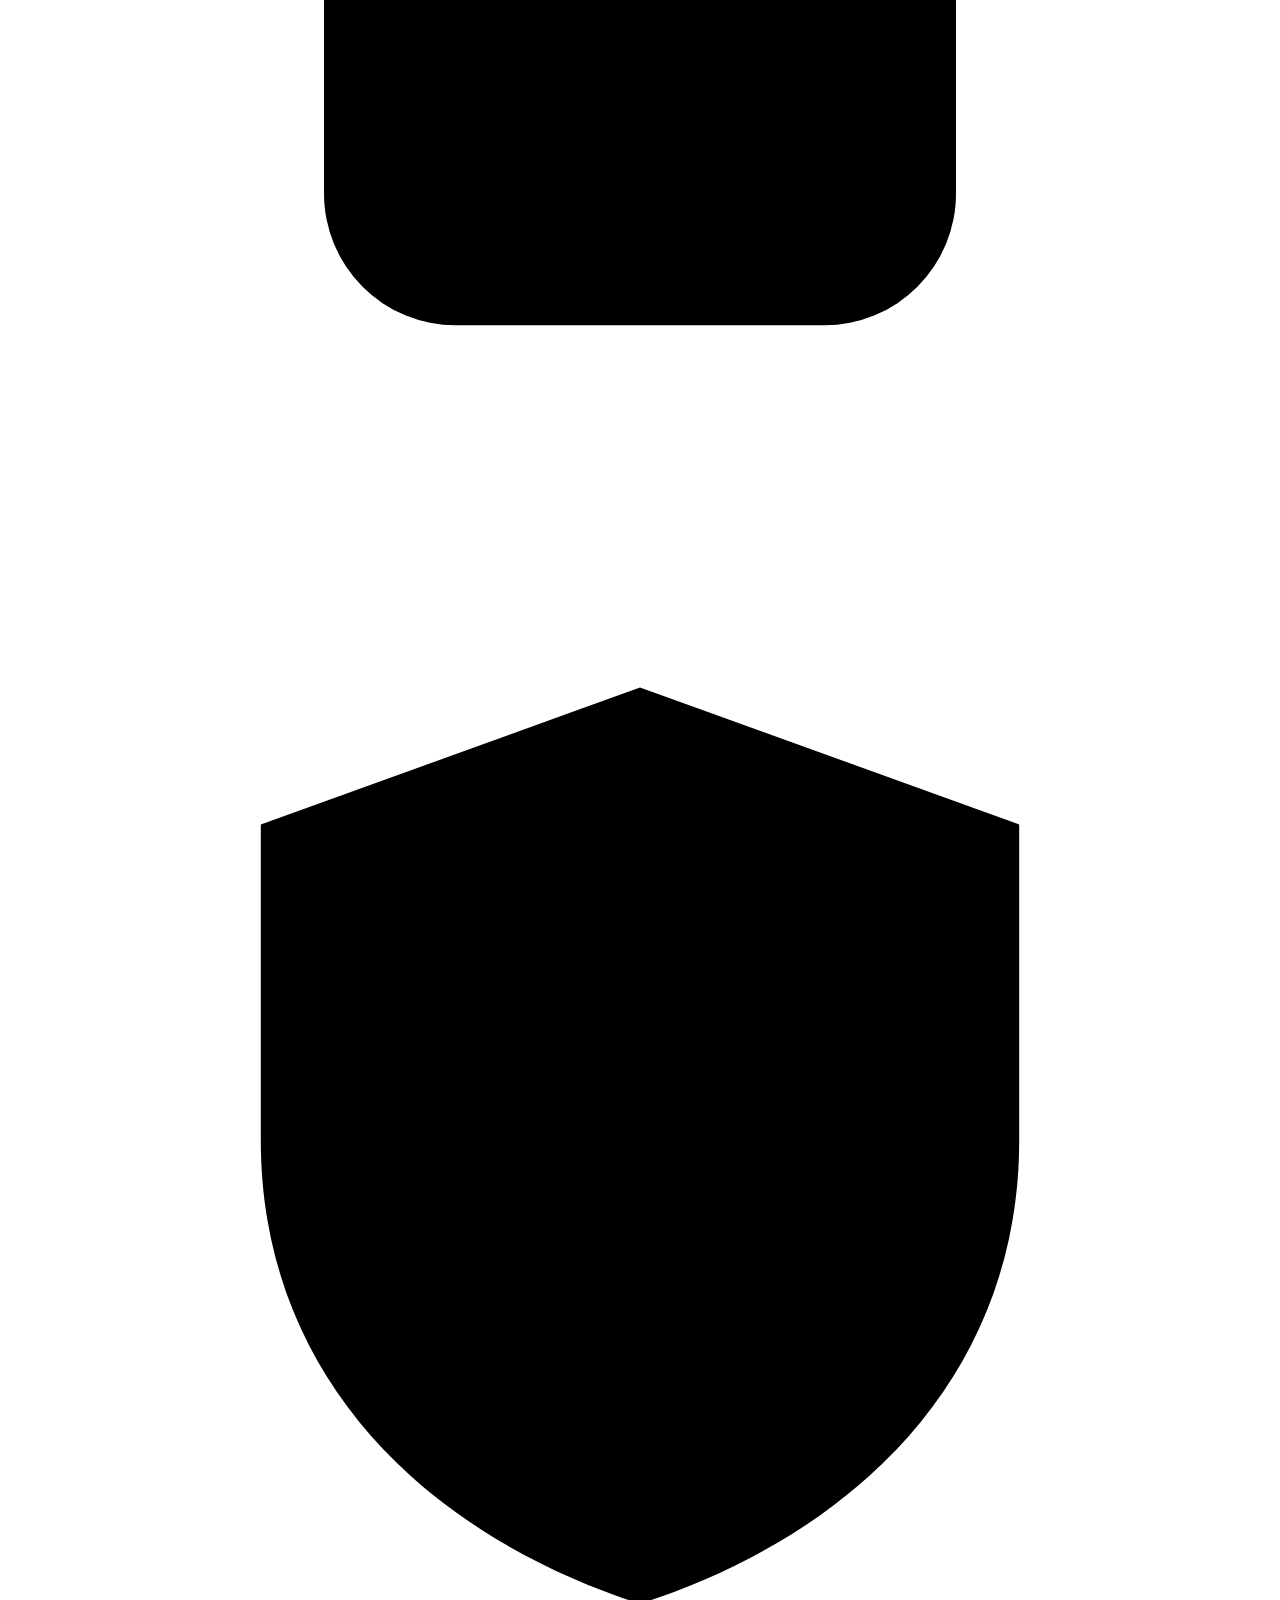
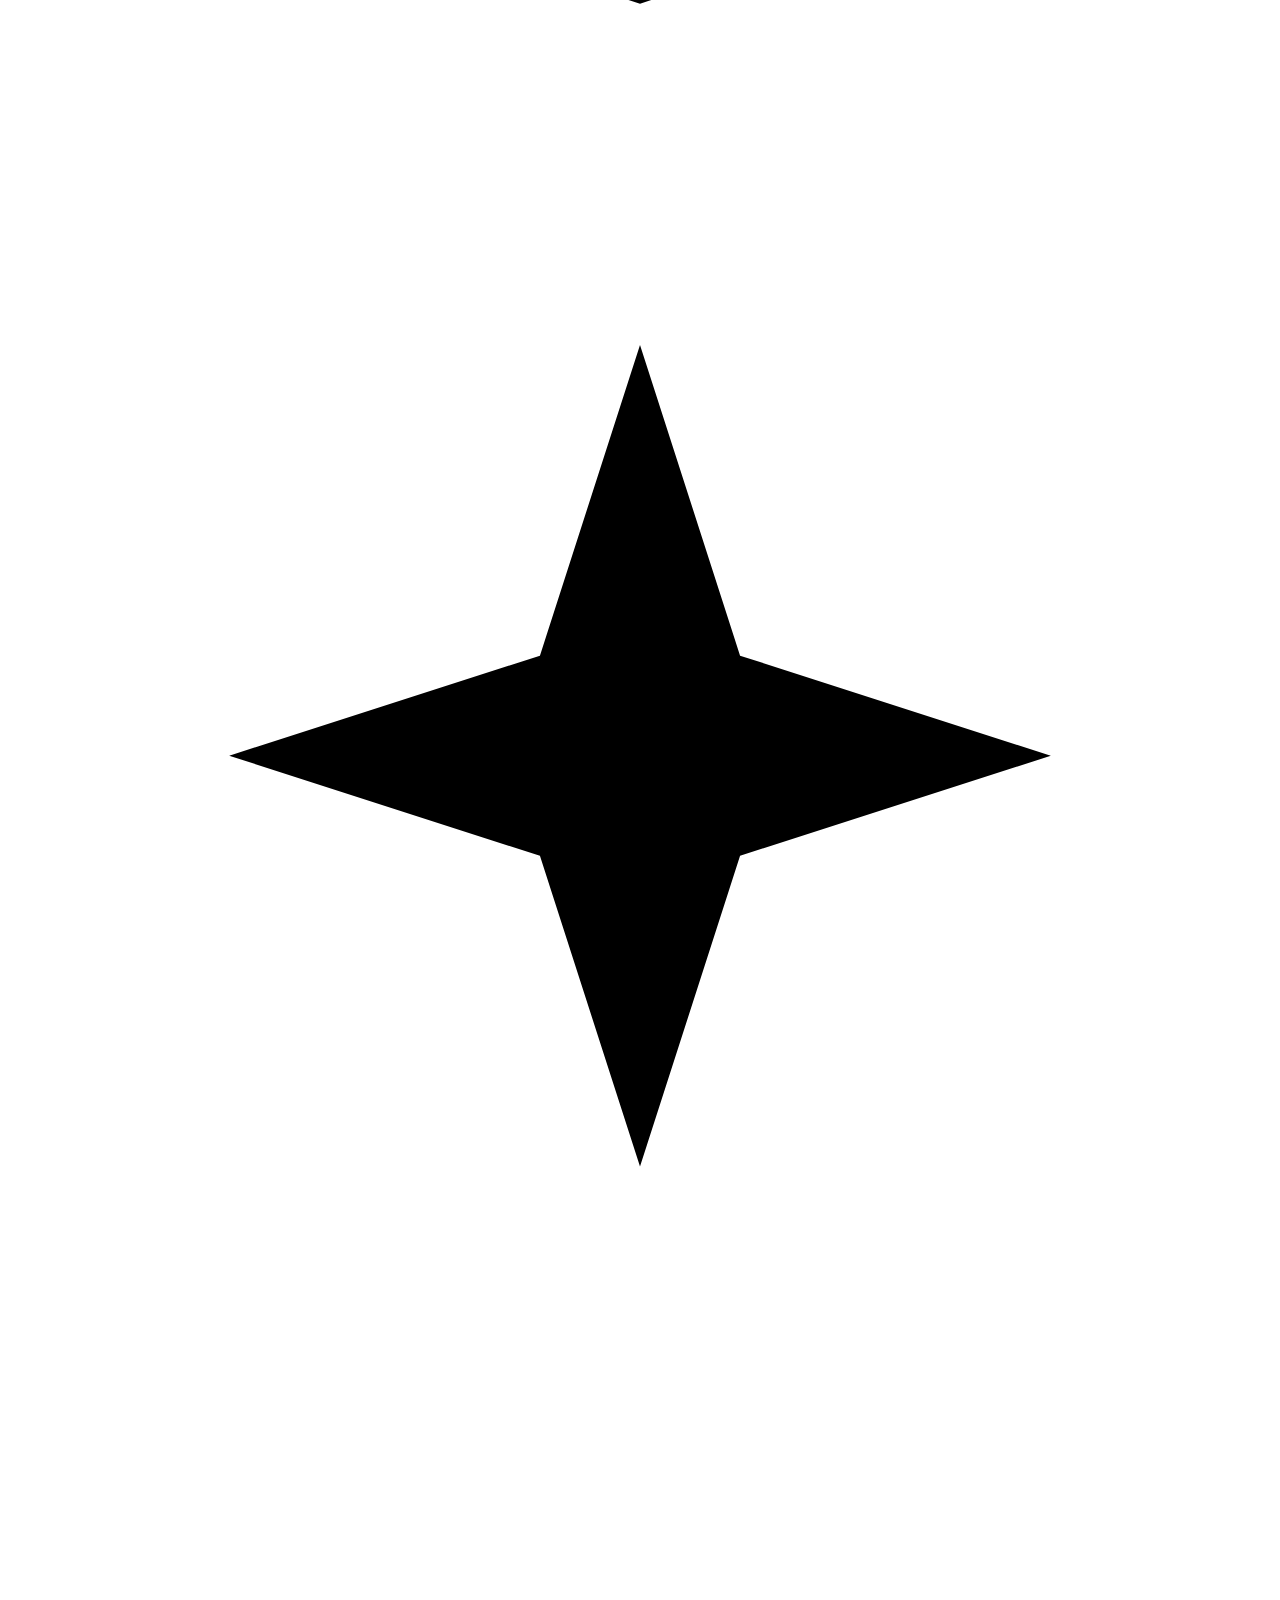
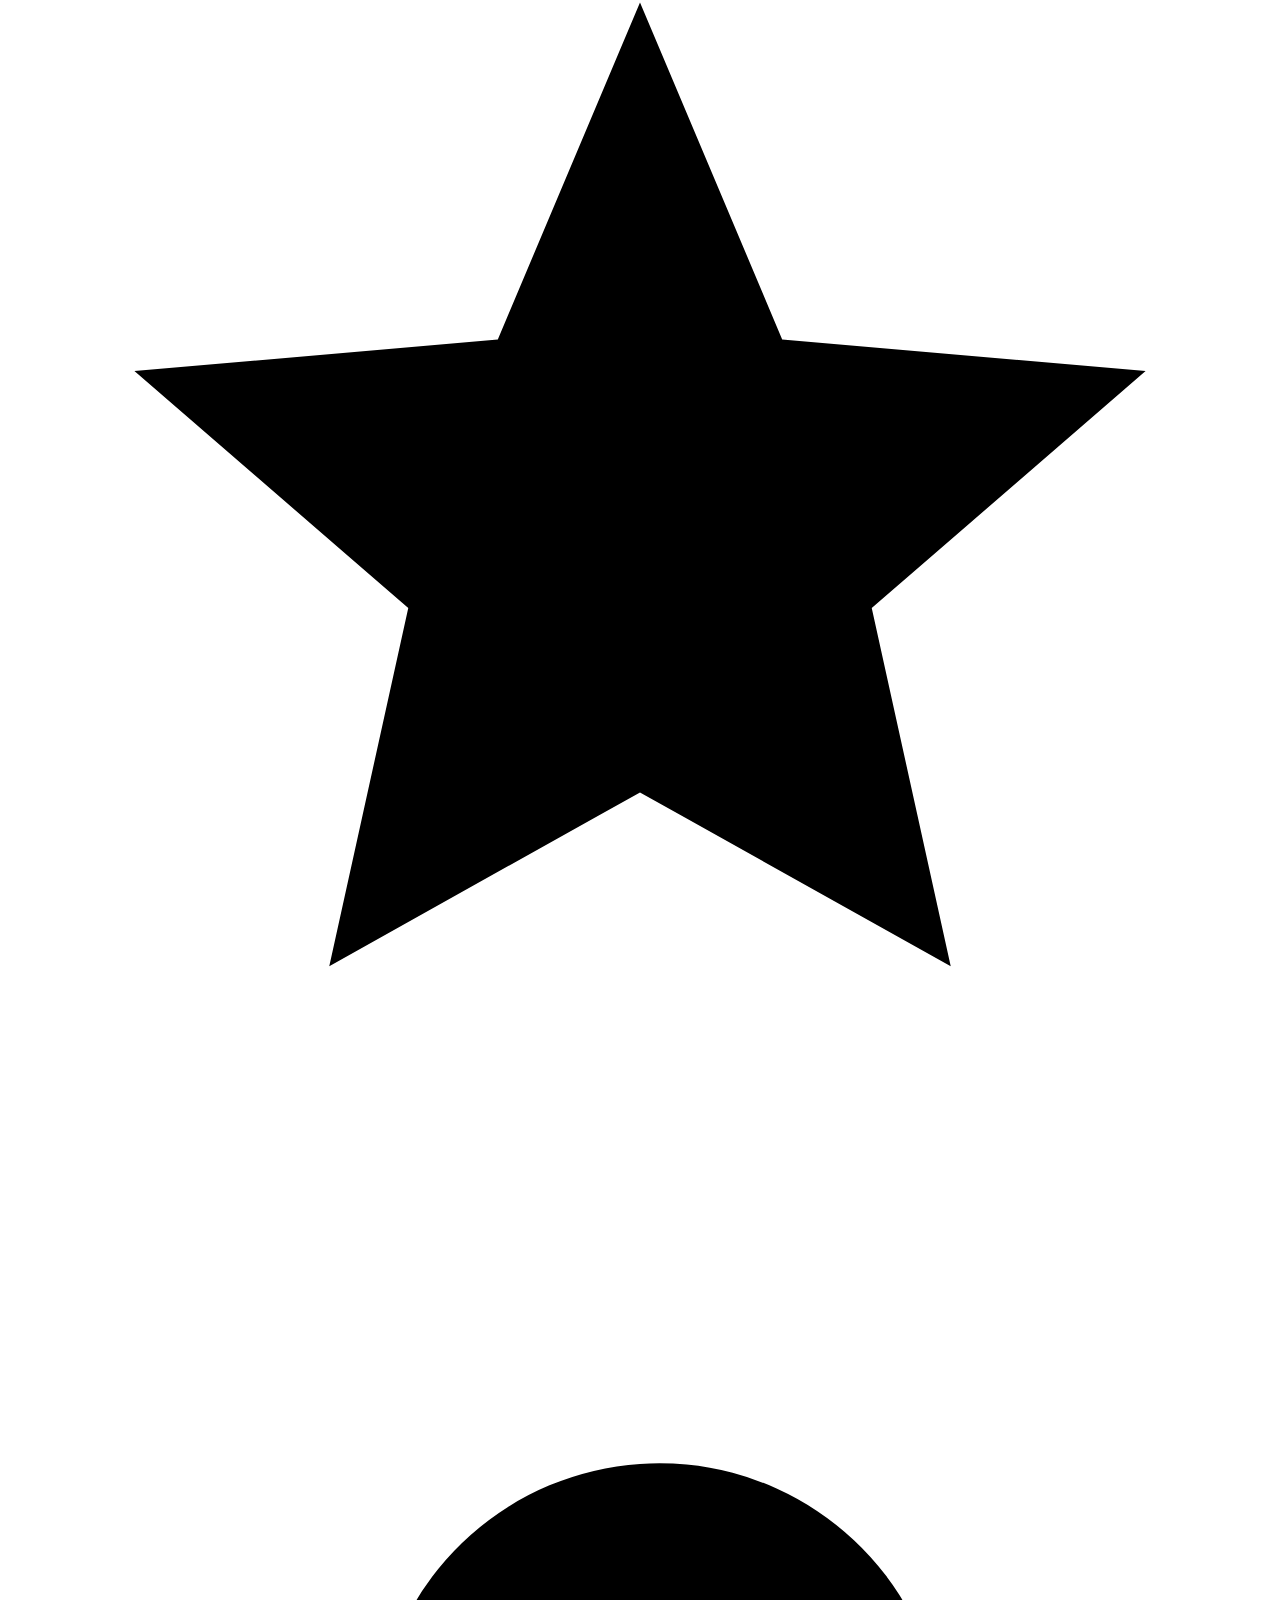
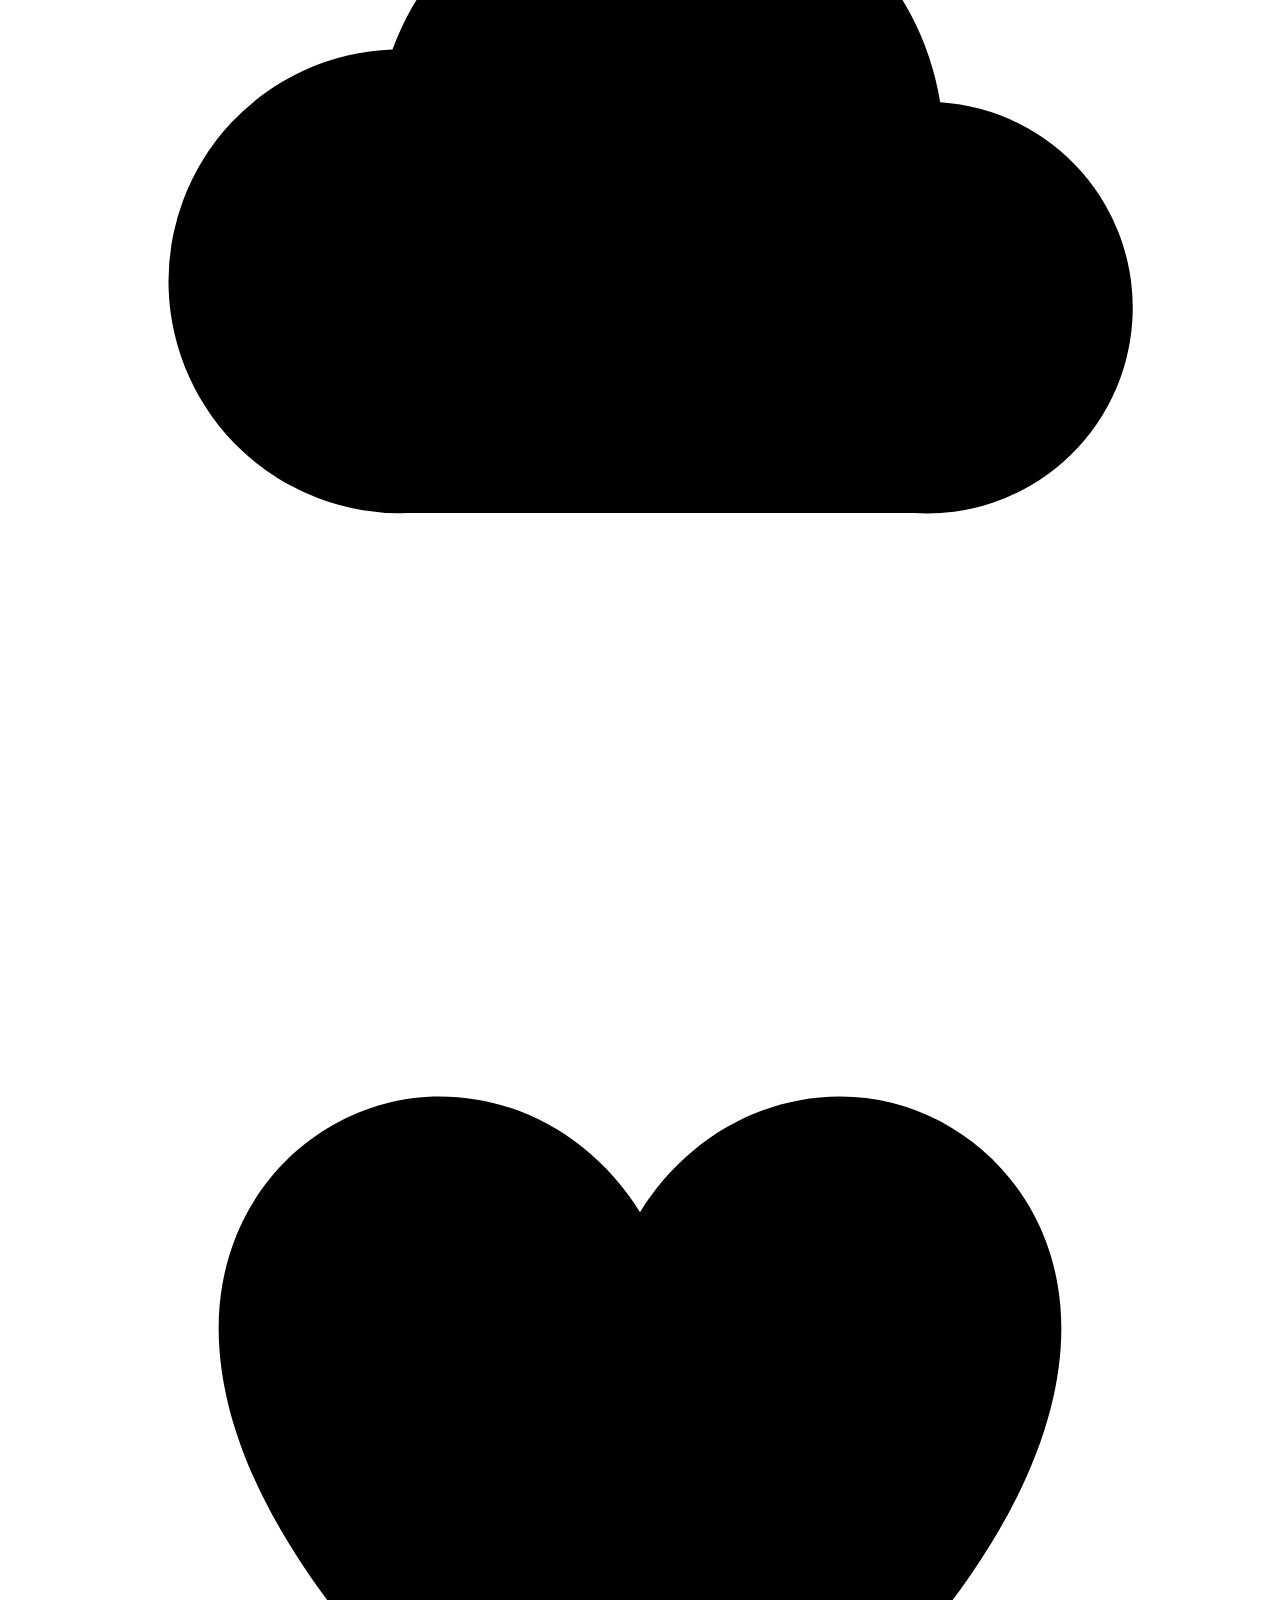
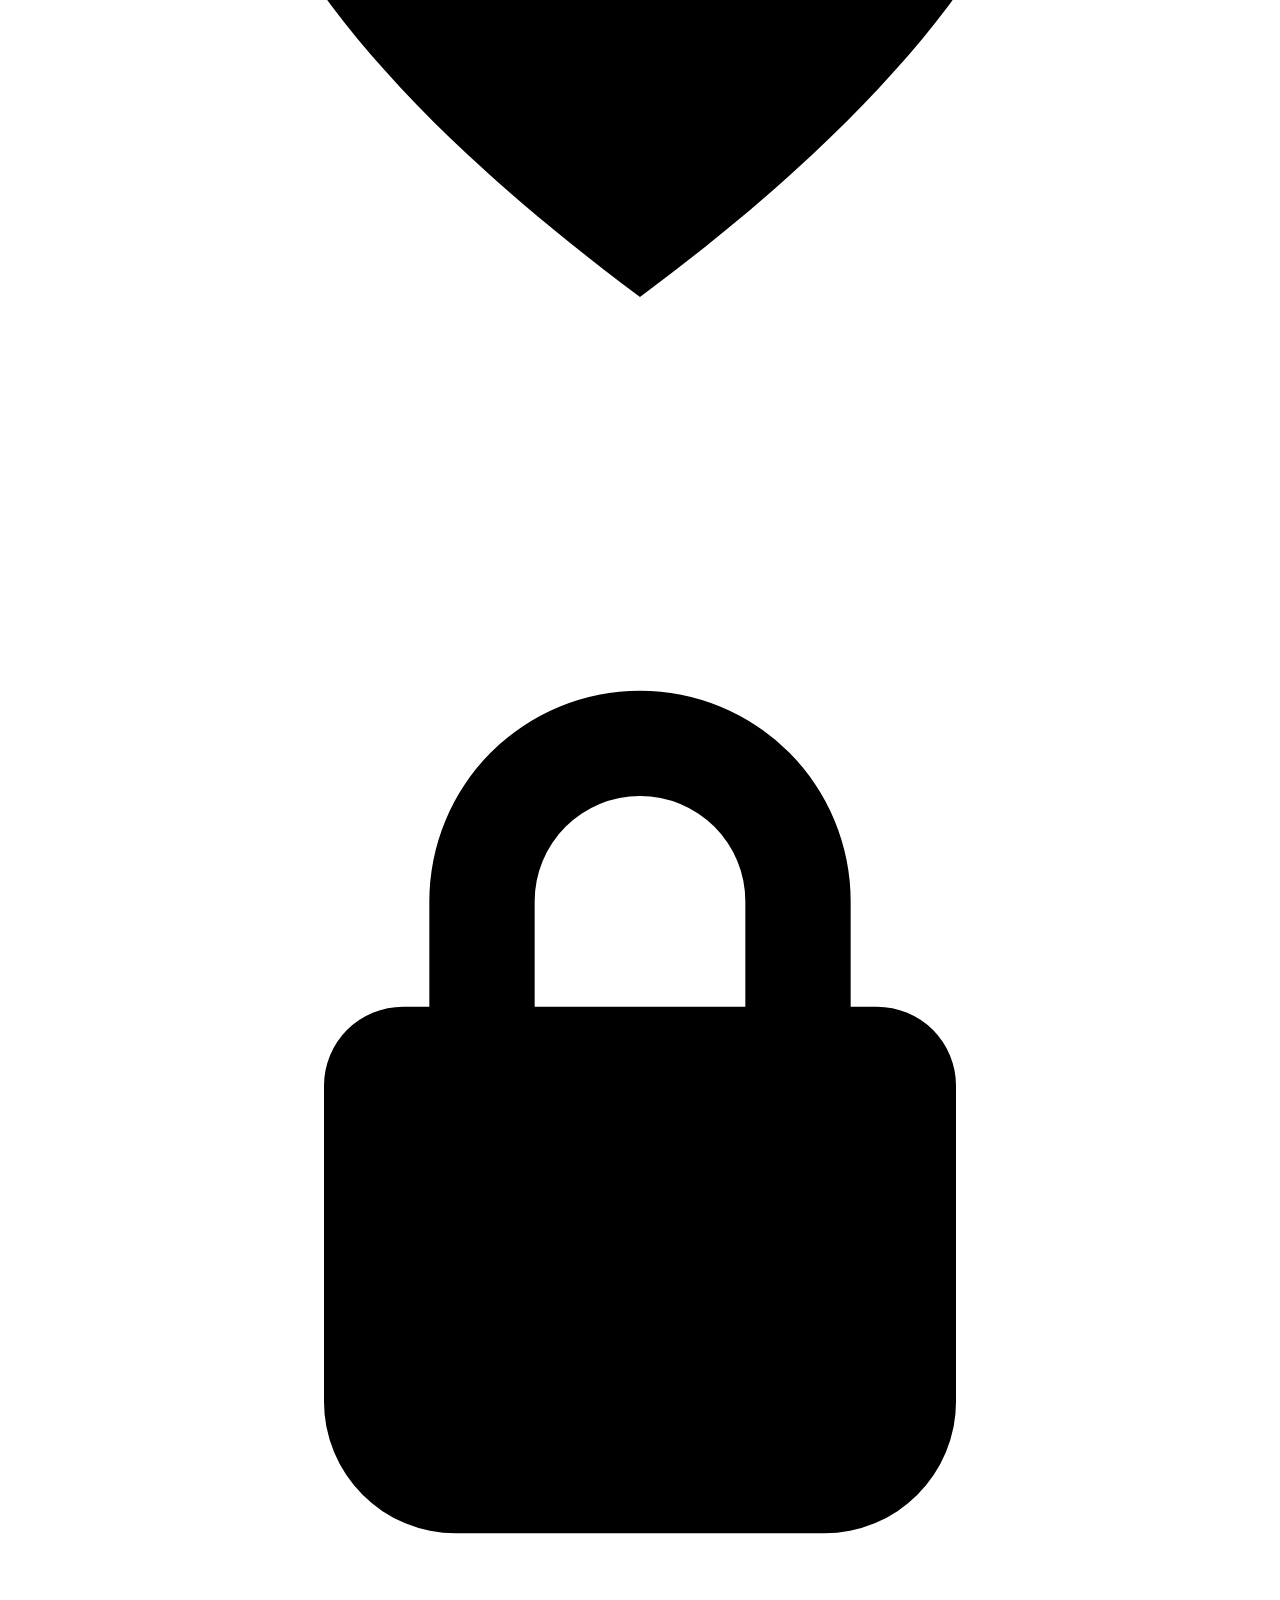
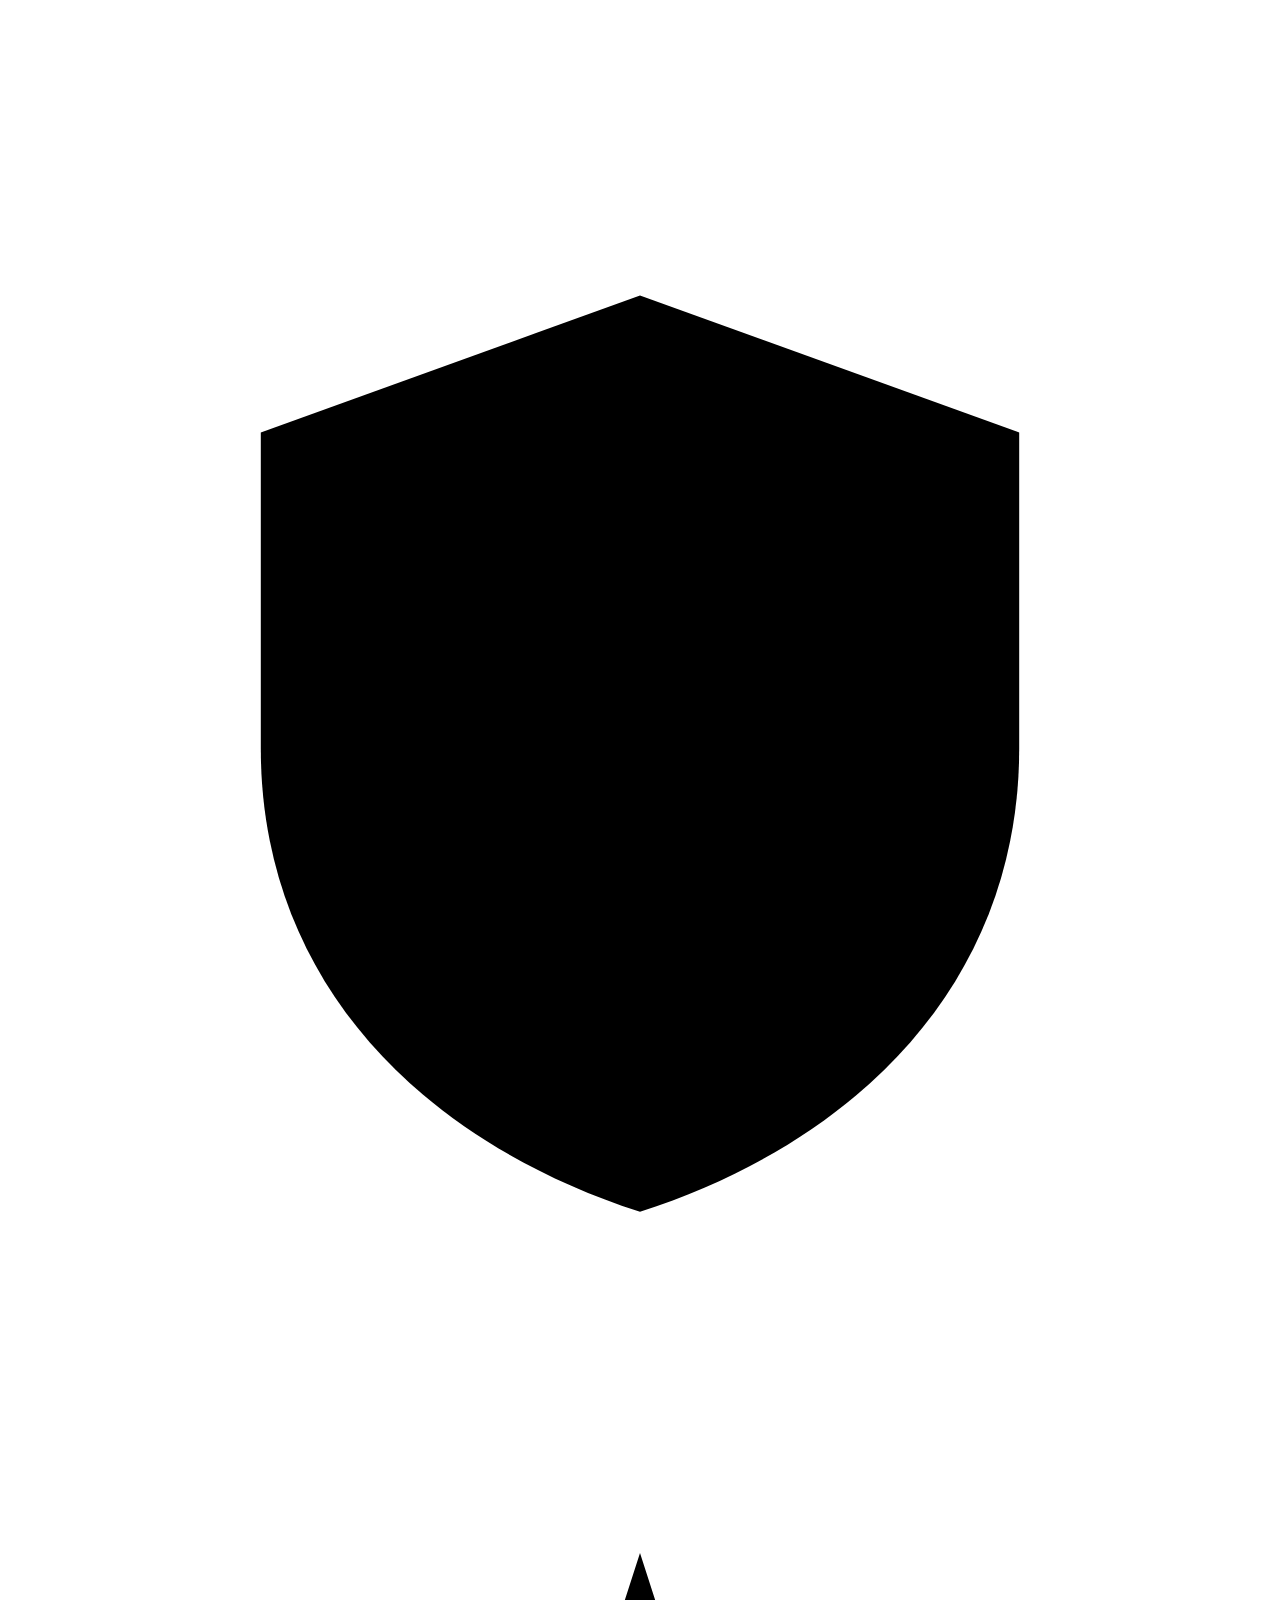
==== commit f058185e: "feat(dashboard): preserve overview and add interactive DNS terminal" ====
--- a/dashboard/templates/index.html
+++ b/dashboard/templates/index.html
@@ -9,9 +9,14 @@
   <link rel="stylesheet" href="/static/css/app.css">
   <link rel="stylesheet" href="/static/fonts/nunito-fonts.css">
   <link rel="stylesheet" href="/static/css/kawaii.css">
+  <link rel="stylesheet" href="/static/css/replay.css">
+  <link rel="stylesheet" href="/static/css/terminal.css">
+  <script defer src="/static/js/screens.js"></script>
+  <script defer src="/static/js/terminal.js"></script>
   <script defer src="/static/js/motion.js"></script>
   <script defer src="/static/js/app.js"></script>
   <script defer src="/static/js/kawaii.js"></script>
+  <script defer src="/static/js/replay.js"></script>
 </head>
 <body>
 <a class="skip-link" href="#lab">Bỏ qua giới thiệu, vào lab</a>
@@ -21,11 +26,12 @@
     <a href="#story" class="nav-link" aria-label="Khám phá"><span data-scramble aria-hidden="true">Khám phá</span></a>
     <a href="#scenarios" class="nav-link" aria-label="Kịch bản"><span data-scramble aria-hidden="true">Kịch bản</span></a>
     <a href="#lab" class="nav-link nav-lab">Vào lab <span aria-hidden="true">↗</span></a>
+    <a href="#/terminal" class="nav-link terminal-nav">Terminal</a>
   </nav>
   <button id="motion-toggle" class="motion-toggle" aria-pressed="true">Hiệu ứng bật</button>
   <div class="reading-progress" aria-hidden="true"></div>
 </header>
-<main class="workspace">
+<main class="workspace" id="overview-view">
   <section class="intro" id="story" aria-labelledby="intro-title">
     <canvas id="network-art" aria-hidden="true"></canvas>
     <div class="section-shell intro-inner">
@@ -119,12 +125,63 @@
       <article class="result-panel" id="plain-panel"><header><div><h3>Không xác thực DNSSEC</h3><p>Unbound plain · 172.30.53.40</p></div><span class="outcome neutral">Chưa chạy</span></header><div class="panel-body"></div></article>
       <article class="result-panel" id="secure-panel"><header><div><h3>Có xác thực DNSSEC</h3><p>Unbound secure · 172.30.53.30</p></div><span class="outcome neutral">Chưa chạy</span></header><div class="panel-body"></div></article>
     </section>
+    <section class="wire-replay" aria-labelledby="replay-title">
+      <div class="replay-head"><h3 id="replay-title">Replay truy cập</h3><span class="replay-note">relay · BIND: minh họa, chưa có telemetry từng hop</span><button id="replay-play" class="replay-play" type="button">Phát lại</button><span class="replay-mode" id="replay-mode" role="status">Chưa có replay</span></div>
+      <div class="replay-stage">
+        <svg viewBox="0 0 1210 560" class="replay-scene" role="img" aria-labelledby="rp-t rp-d">
+          <title id="rp-t">Tám máy tính và một node Internet nối trên đường truyền</title>
+          <desc id="rp-d">Hai máy khách ở cột trái: máy trên hỏi qua resolver không DNSSEC, máy dưới hỏi qua resolver có DNSSEC. HTTP của cả hai đi xuống node Internet rồi mới tới Web thật hoặc Web giả. Cột phải là server DNS và hai website.</desc>
+          <g class="rp-wires" fill="none">
+            <path id="rp-cp" d="M276 110C296 110 304 116 316 116"/>
+            <path id="rp-cs" d="M276 398C296 398 304 406 316 406"/>
+            <path id="rp-pa" d="M560 116C582 116 578 202 596 240"/>
+            <path id="rp-sa" d="M560 406C582 406 578 322 596 296"/>
+            <path id="rp-ab" d="M840 270C868 226 868 140 896 116"/>
+            <path id="rp-hpc" d="M40 106H14V530H716V478"/>
+            <path id="rp-hsc" d="M40 394H26V506H676V478"/>
+            <path id="rp-hng" d="M804 410C852 410 866 320 896 288"/>
+            <path id="rp-hnf" d="M804 434H896"/>
+          </g>
+          <g class="rp-net" aria-hidden="true">
+            <rect class="rp-net-blob" x="600" y="392" width="204" height="88" rx="28"/>
+            <text class="rp-net-label" x="702" y="430">Internet</text>
+            <text class="rp-net-sub" x="702" y="452">nối theo IP vừa nhận</text>
+          </g>
+          <g id="rp-machines"></g>
+          <g id="rp-packets"></g>
+          <g id="rp-bubbles"></g>
+        </svg>
+        <p class="replay-caption" id="replay-caption" role="status" aria-live="polite">Chưa có replay.</p>
+      </div>
+    </section>
     <details class="evidence" id="evidence"><summary>Bằng chứng lần chạy <span>DNS, HTTP, access log và chữ ký</span><span class="detail-plus" aria-hidden="true">+</span></summary><div class="evidence-body"><p id="evidence-explanation">Chưa có dữ liệu. Chạy một kịch bản trước.</p><div class="evidence-actions"><button id="restore" disabled>Xem lần chạy gần nhất</button><button id="proof" disabled>Đối chiếu A và RRSIG</button><button id="copy" disabled>Sao chép JSON</button><button id="download" disabled>Tải JSON kết quả</button><span id="copy-status" role="status"></span></div><section class="timeline-section" aria-labelledby="timeline-title"><div class="timeline-heading"><h3 id="timeline-title">Diễn tiến từ worker</h3><span id="timeline-status">Chưa chạy tác vụ</span></div><p>Mốc thời gian được ghi khi thao tác thực sự diễn ra. Không suy diễn các bước mật mã nội bộ của Unbound.</p><ol id="event-timeline" class="event-timeline"></ol></section>
 <section id="recovery-comparison" class="recovery-comparison" hidden><h3>Đối chiếu sau khôi phục</h3><p id="recovery-note"></p><div id="recovery-table" class="table-scroll"></div></section>
 <pre id="json">{}</pre><div id="proof-result" hidden><h3>Đối chiếu bổ sung từ authority và relay</h3><p id="proof-note"></p><pre id="proof-json"></pre></div></div></details>
     <footer><p>Trust anchor cục bộ cho demo.test. HTTP trong mạng lab. Relay mô phỏng sửa phản hồi, không phải khai thác Kaminsky.</p><a class="back-top" href="#story">Về đầu trang <span aria-hidden="true">↑</span></a></footer>
   </section>
 </main>
+<main id="terminal-view" class="terminal-page section-shell" aria-labelledby="terminal-title" hidden inert>
+  <div class="terminal-heading"><div><h1 id="terminal-title" tabindex="-1">Terminal lab</h1><p>Tự nhập lệnh, xem phản hồi thật của hệ thống DNSSEC đang chạy.</p></div><a href="#lab" class="text-link">Về overview ↗</a></div>
+  <section class="terminal-window" aria-label="Terminal DNSSEC">
+    <header class="terminal-titlebar"><span>● ● ● &nbsp; DNSSEC / lab console</span><div><button id="terminal-copy" type="button">Sao chép</button><button id="terminal-clear" type="button">Xóa màn hình</button></div></header>
+    <div id="terminal-output" class="terminal-output" tabindex="0" role="region" aria-label="Đầu ra terminal"></div>
+    <form id="terminal-form" class="terminal-form" autocomplete="off"><label for="terminal-input">lab:~$</label><input id="terminal-input" name="command" type="text" maxlength="512" spellcheck="false" autocapitalize="off" placeholder="dig @secure www.demo.test A +dnssec" aria-describedby="terminal-help"><button id="terminal-submit" type="submit">Chạy ↵</button></form>
+  </section>
+  <p id="terminal-status" role="status">Đang kiểm tra kết nối lab…</p>
+  <p id="terminal-help">Enter để chạy · ↑ / ↓ để gọi lại lệnh · Ctrl+L để xóa màn hình · nhập <code>help</code> để xem cú pháp.</p>
+  <details class="terminal-guide"><summary>Cú pháp và các ví dụ để tự khám phá</summary><p>Tự thay resolver, tên trong zone demo.test, loại bản ghi và tùy chọn. Lệnh dig chạy trong container authority; phép đo DNS → HTTP trên overview vẫn chạy ở client.</p><pre>dig @secure www.demo.test A +dnssec
+dig @plain www.demo.test A +short
+dig @relay www.demo.test A +dnssec +multi
+dig @authority demo.test DNSKEY +dnssec
+dig @secure www.demo.test A +dnssec +cdflag
+dig @secure not-present.demo.test A +dnssec
+dig @secure control.demo.test A +dnssec +tcp
+logs secure tamper --tail 40
+help
+history
+clear</pre><p>Đây là console kiểm tra DNS trong lab, hỗ trợ dig và logs; shell Linux đầy đủ dùng qua SSH riêng. Lệnh không đổi kịch bản hoặc flush cache. Đầu ra là phép kiểm tra mới, không phải evidence của run trước. Đọc RCODE/AD; exit 0 chưa chứng minh chữ ký hợp lệ.</p></details>
+</main>
+
 <svg class="kawaii-sprite" aria-hidden="true" focusable="false" xmlns="http://www.w3.org/2000/svg"><defs>
   <symbol id="g-star" viewBox="0 0 24 24"><path d="M12 2.4l2.7 6.4 6.9.6-5.2 4.5 1.5 6.8L12 17.4 6.1 20.7l1.5-6.8L2.4 9.4l6.9-.6z"/></symbol>
   <symbol id="g-heart" viewBox="0 0 24 24"><path d="M12 20.6C6.2 16.3 4 12.6 4 9.8 4 7.2 6 5.4 8.2 5.4c1.6 0 3 .9 3.8 2.2.8-1.3 2.2-2.2 3.8-2.2C18 5.4 20 7.2 20 9.8c0 2.8-2.2 6.5-8 10.8z"/></symbol>
